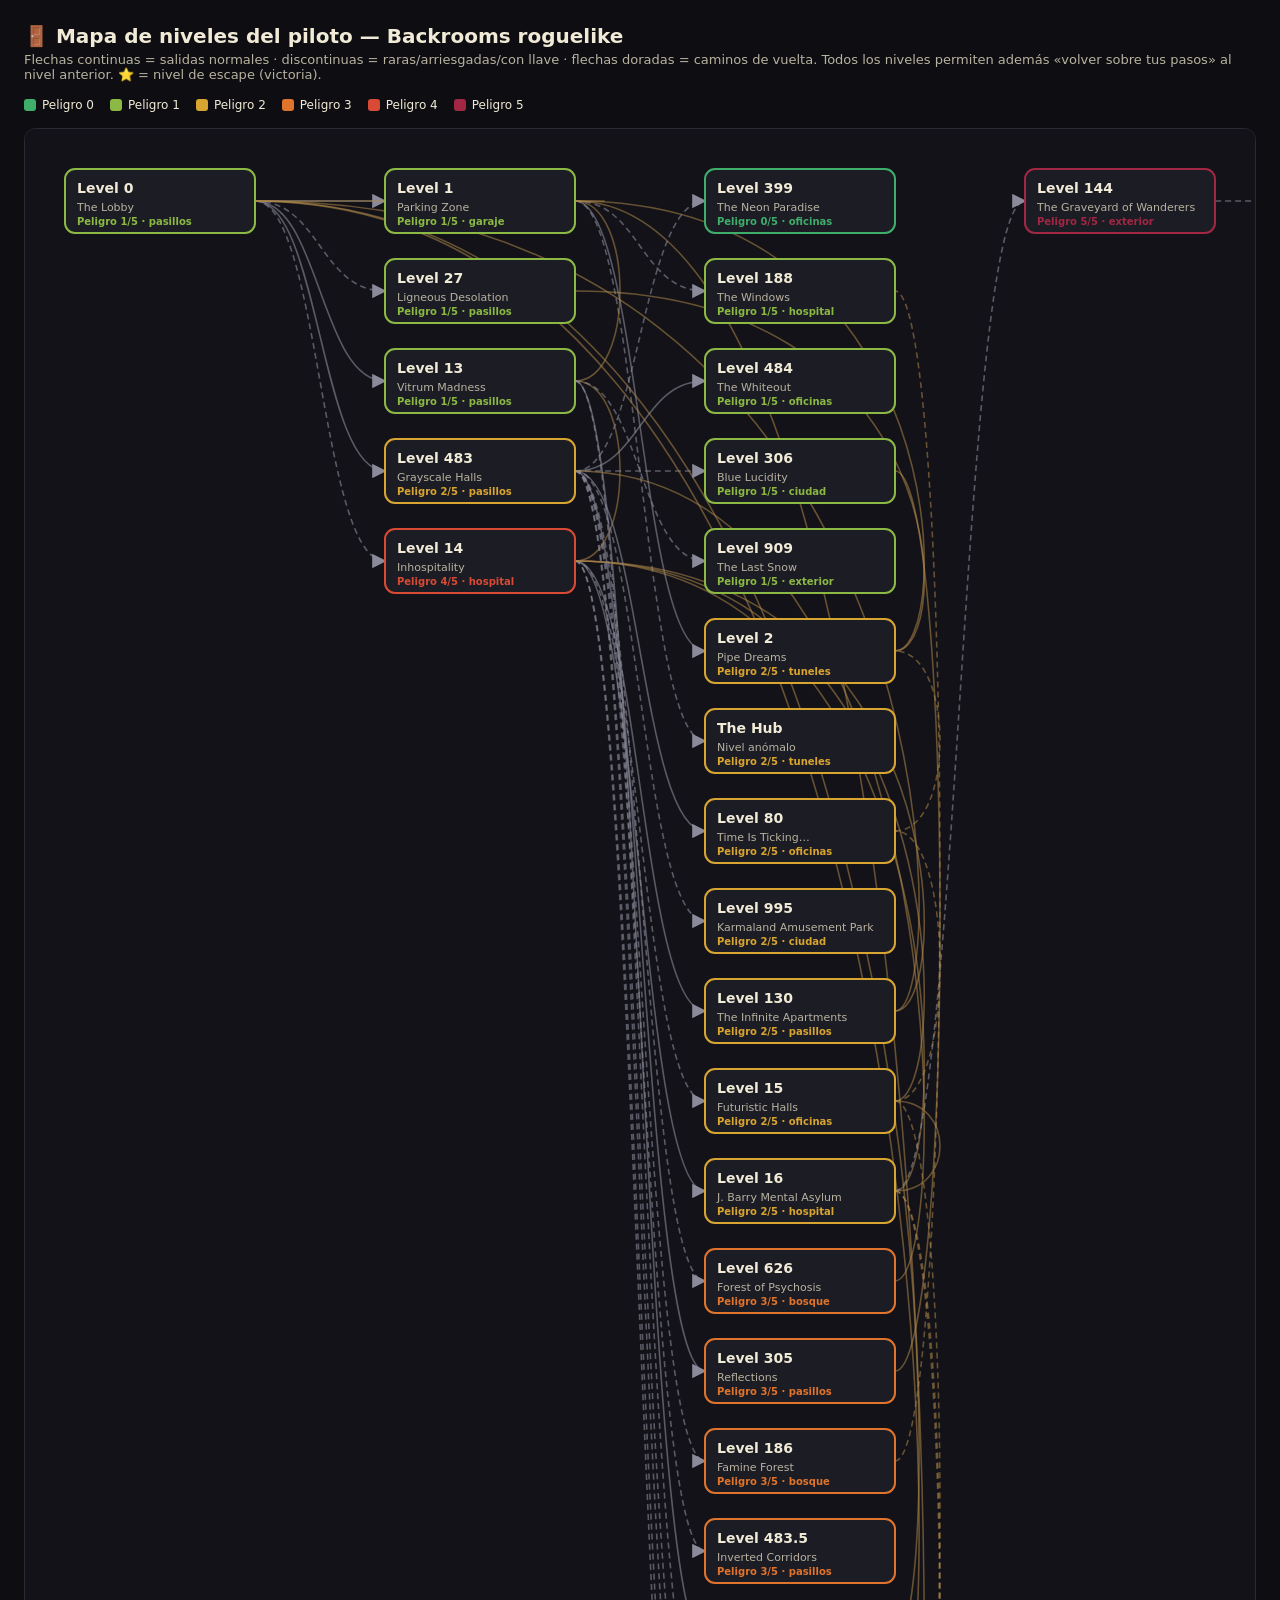
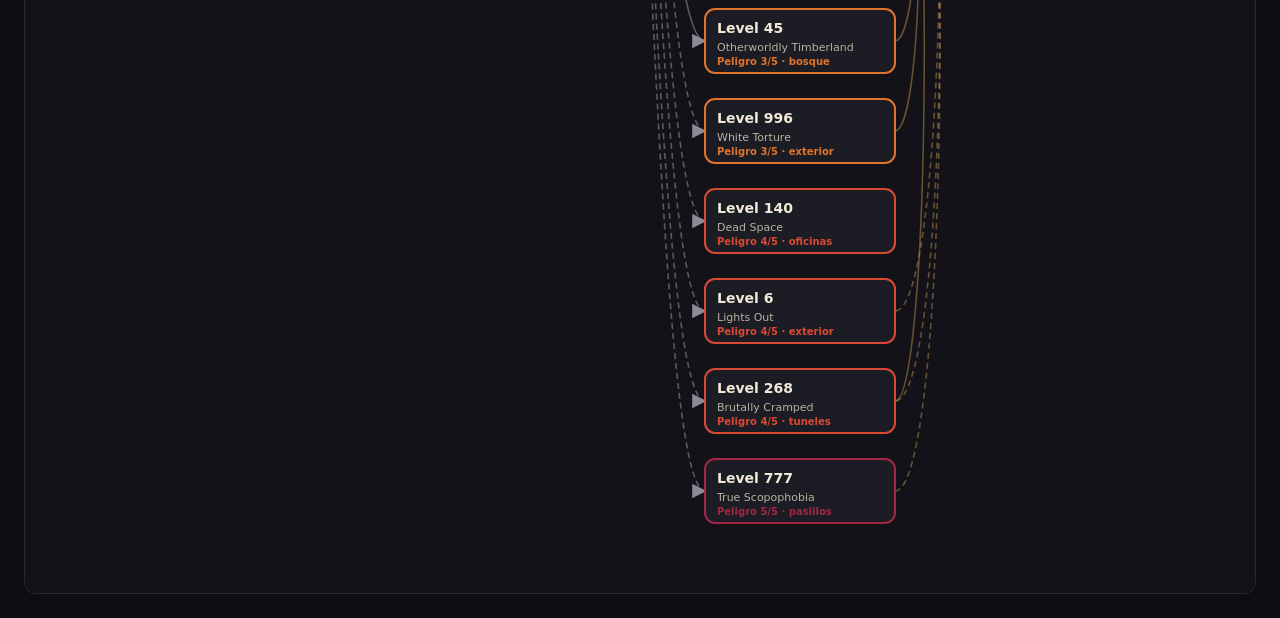
==== data/game/mapa-piloto.html @ 7dcf3e68 "Fase 2: fichas ES del piloto (30 niveles, 16 entidades, 6 objetos) y mapa visual del grafo Co-Author" ====
<!doctype html>
<meta charset="utf-8">
<title>Mapa del piloto — Backrooms</title>
<style>
 body{background:#0e0e12;color:#f0ead6;font-family:Segoe UI,system-ui,sans-serif;margin:0;padding:24px}
 h1{font-size:20px;margin:0 0 4px} p{color:#b8b2a0;margin:0 0 16px;font-size:13px}
 .leg{display:flex;gap:16px;flex-wrap:wrap;font-size:12px;margin-bottom:16px}
 .leg span{display:inline-flex;align-items:center;gap:6px}
 .dot{width:12px;height:12px;border-radius:3px;display:inline-block}
 .wrap{overflow:auto;border:1px solid #2a2a34;border-radius:12px;background:#121218}
</style>
<h1>🚪 Mapa de niveles del piloto — Backrooms roguelike</h1>
<p>Flechas continuas = salidas normales · discontinuas = raras/arriesgadas/con llave · flechas doradas = caminos de vuelta.
Todos los niveles permiten además «volver sobre tus pasos» al nivel anterior. ⭐ = nivel de escape (victoria).</p>
<div class="leg">
 <span><i class="dot" style="background:#3fae6a"></i>Peligro 0</span><span><i class="dot" style="background:#8bb944"></i>Peligro 1</span><span><i class="dot" style="background:#d9a531"></i>Peligro 2</span><span><i class="dot" style="background:#e0742c"></i>Peligro 3</span><span><i class="dot" style="background:#d94a35"></i>Peligro 4</span><span><i class="dot" style="background:#a12744"></i>Peligro 5</span>
</div>
<div class="wrap">
<svg width="1680" height="2060" viewBox="0 0 1680 2060" xmlns="http://www.w3.org/2000/svg">
 <defs>
  <marker id="af" markerWidth="9" markerHeight="9" refX="8" refY="4.5" orient="auto"><path d="M0,0 L9,4.5 L0,9 z" fill="#8a8a9a"/></marker>
  <marker id="ab" markerWidth="9" markerHeight="9" refX="1" refY="4.5" orient="auto"><path d="M9,0 L0,4.5 L9,9 z" fill="#b08a4a"/></marker>
 </defs>
 <path d="M 230 72 C 295 72, 295 72, 360 72" fill="none" stroke="#8a8a9a99" stroke-width="1.6"  marker-end="url(#af)"/><path d="M 230 72 C 295 72, 295 342, 360 342" fill="none" stroke="#8a8a9a99" stroke-width="1.6"  marker-end="url(#af)"/><path d="M 230 72 C 295 72, 295 162, 360 162" fill="none" stroke="#8a8a9a99" stroke-width="1.6" stroke-dasharray="6 4" marker-end="url(#af)"/><path d="M 230 72 C 295 72, 295 432, 360 432" fill="none" stroke="#8a8a9a99" stroke-width="1.6" stroke-dasharray="6 4" marker-end="url(#af)"/><path d="M 230 72 C 295 72, 295 252, 360 252" fill="none" stroke="#8a8a9a99" stroke-width="1.6"  marker-end="url(#af)"/><path d="M 550 72 C 615 72, 615 522, 680 522" fill="none" stroke="#8a8a9a99" stroke-width="1.6"  marker-end="url(#af)"/><path d="M 550 72 C 610 72, 610 72, 230 72" fill="none" stroke="#b08a4a88" stroke-width="1.6"  marker-end="url(#ab)"/><path d="M 550 72 C 615 72, 615 612, 680 612" fill="none" stroke="#8a8a9a99" stroke-width="1.6" stroke-dasharray="6 4" marker-end="url(#af)"/><path d="M 550 72 C 615 72, 615 162, 680 162" fill="none" stroke="#8a8a9a99" stroke-width="1.6" stroke-dasharray="6 4" marker-end="url(#af)"/><path d="M 870 522 C 930 522, 930 72, 550 72" fill="none" stroke="#b08a4a88" stroke-width="1.6"  marker-end="url(#ab)"/><path d="M 870 522 C 930 522, 930 162, 550 162" fill="none" stroke="#b08a4a88" stroke-width="1.6"  marker-end="url(#ab)"/><path d="M 550 252 C 610 252, 610 432, 550 432" fill="none" stroke="#b08a4a88" stroke-width="1.6"  marker-end="url(#ab)"/><path d="M 550 252 C 615 252, 615 1512, 680 1512" fill="none" stroke="#8a8a9a99" stroke-width="1.6"  marker-end="url(#af)"/><path d="M 550 252 C 610 252, 610 72, 550 72" fill="none" stroke="#b08a4a88" stroke-width="1.6"  marker-end="url(#ab)"/><path d="M 550 252 C 615 252, 615 432, 680 432" fill="none" stroke="#8a8a9a99" stroke-width="1.6" stroke-dasharray="6 4" marker-end="url(#af)"/><path d="M 550 252 C 615 252, 615 1602, 680 1602" fill="none" stroke="#8a8a9a99" stroke-width="1.6" stroke-dasharray="6 4" marker-end="url(#af)"/><path d="M 550 432 C 615 432, 615 1962, 680 1962" fill="none" stroke="#8a8a9a99" stroke-width="1.6" stroke-dasharray="6 4" marker-end="url(#af)"/><path d="M 550 432 C 615 432, 615 882, 680 882" fill="none" stroke="#8a8a9a99" stroke-width="1.6"  marker-end="url(#af)"/><path d="M 550 432 C 615 432, 615 972, 680 972" fill="none" stroke="#8a8a9a99" stroke-width="1.6" stroke-dasharray="6 4" marker-end="url(#af)"/><path d="M 550 432 C 615 432, 615 1062, 680 1062" fill="none" stroke="#8a8a9a99" stroke-width="1.6"  marker-end="url(#af)"/><path d="M 550 432 C 615 432, 615 1872, 680 1872" fill="none" stroke="#8a8a9a99" stroke-width="1.6" stroke-dasharray="6 4" marker-end="url(#af)"/><path d="M 870 972 C 930 972, 930 432, 550 432" fill="none" stroke="#b08a4a88" stroke-width="1.6"  marker-end="url(#ab)"/><path d="M 870 972 C 930 972, 930 1062, 870 1062" fill="none" stroke="#b08a4a88" stroke-width="1.6"  marker-end="url(#ab)"/><path d="M 870 972 C 930 972, 930 1782, 870 1782" fill="none" stroke="#b08a4a88" stroke-width="1.6" stroke-dasharray="6 4" marker-end="url(#ab)"/><path d="M 870 972 C 930 972, 930 702, 870 702" fill="none" stroke="#b08a4a88" stroke-width="1.6" stroke-dasharray="6 4" marker-end="url(#ab)"/><path d="M 870 1062 C 930 1062, 930 432, 550 432" fill="none" stroke="#b08a4a88" stroke-width="1.6"  marker-end="url(#ab)"/><path d="M 870 1062 C 935 1062, 935 72, 1000 72" fill="none" stroke="#8a8a9a99" stroke-width="1.6" stroke-dasharray="6 4" marker-end="url(#af)"/><path d="M 870 1062 C 930 1062, 930 1872, 870 1872" fill="none" stroke="#b08a4a88" stroke-width="1.6" stroke-dasharray="6 4" marker-end="url(#ab)"/><path d="M 870 1062 C 930 1062, 930 1962, 870 1962" fill="none" stroke="#b08a4a88" stroke-width="1.6" stroke-dasharray="6 4" marker-end="url(#ab)"/><path d="M 870 1512 C 930 1512, 930 72, 230 72" fill="none" stroke="#b08a4a88" stroke-width="1.6"  marker-end="url(#ab)"/><path d="M 870 702 C 930 702, 930 522, 870 522" fill="none" stroke="#b08a4a88" stroke-width="1.6" stroke-dasharray="6 4" marker-end="url(#ab)"/><path d="M 870 882 C 930 882, 930 432, 550 432" fill="none" stroke="#b08a4a88" stroke-width="1.6"  marker-end="url(#ab)"/><path d="M 870 882 C 930 882, 930 72, 230 72" fill="none" stroke="#b08a4a88" stroke-width="1.6"  marker-end="url(#ab)"/><path d="M 1190 72 C 1255 72, 1255 72, 1320 72" fill="none" stroke="#8a8a9a99" stroke-width="1.6" stroke-dasharray="6 4" marker-end="url(#af)"/><path d="M 870 1332 C 930 1332, 930 162, 870 162" fill="none" stroke="#b08a4a88" stroke-width="1.6" stroke-dasharray="6 4" marker-end="url(#ab)"/><path d="M 870 1872 C 930 1872, 930 72, 550 72" fill="none" stroke="#b08a4a88" stroke-width="1.6"  marker-end="url(#ab)"/><path d="M 870 1242 C 930 1242, 930 342, 870 342" fill="none" stroke="#b08a4a88" stroke-width="1.6"  marker-end="url(#ab)"/><path d="M 550 342 C 615 342, 615 702, 680 702" fill="none" stroke="#8a8a9a99" stroke-width="1.6"  marker-end="url(#af)"/><path d="M 550 342 C 615 342, 615 1152, 680 1152" fill="none" stroke="#8a8a9a99" stroke-width="1.6" stroke-dasharray="6 4" marker-end="url(#af)"/><path d="M 550 342 C 615 342, 615 1692, 680 1692" fill="none" stroke="#8a8a9a99" stroke-width="1.6" stroke-dasharray="6 4" marker-end="url(#af)"/><path d="M 550 342 C 615 342, 615 252, 680 252" fill="none" stroke="#8a8a9a99" stroke-width="1.6"  marker-end="url(#af)"/><path d="M 550 342 C 615 342, 615 1782, 680 1782" fill="none" stroke="#8a8a9a99" stroke-width="1.6" stroke-dasharray="6 4" marker-end="url(#af)"/><path d="M 550 342 C 615 342, 615 1242, 680 1242" fill="none" stroke="#8a8a9a99" stroke-width="1.6"  marker-end="url(#af)"/><path d="M 550 342 C 615 342, 615 342, 680 342" fill="none" stroke="#8a8a9a99" stroke-width="1.6" stroke-dasharray="6 4" marker-end="url(#af)"/><path d="M 550 342 C 615 342, 615 72, 680 72" fill="none" stroke="#8a8a9a99" stroke-width="1.6" stroke-dasharray="6 4" marker-end="url(#af)"/><path d="M 550 342 C 615 342, 615 1332, 680 1332" fill="none" stroke="#8a8a9a99" stroke-width="1.6" stroke-dasharray="6 4" marker-end="url(#af)"/><path d="M 550 342 C 615 342, 615 792, 680 792" fill="none" stroke="#8a8a9a99" stroke-width="1.6" stroke-dasharray="6 4" marker-end="url(#af)"/><path d="M 550 342 C 615 342, 615 1422, 680 1422" fill="none" stroke="#8a8a9a99" stroke-width="1.6" stroke-dasharray="6 4" marker-end="url(#af)"/><path d="M 870 1152 C 930 1152, 930 342, 550 342" fill="none" stroke="#b08a4a88" stroke-width="1.6"  marker-end="url(#ab)"/><path d="M 870 1602 C 930 1602, 930 72, 230 72" fill="none" stroke="#b08a4a88" stroke-width="1.6"  marker-end="url(#ab)"/>
 <g transform="translate(40,40)">
    <rect width="190" height="64" rx="10" fill="#1c1c24" stroke="#8bb944" stroke-width="2"/>
    <text x="12" y="24" fill="#f0ead6" font-size="14" font-weight="700">Level 0</text>
    <text x="12" y="42" fill="#b8b2a0" font-size="11">The Lobby</text>
    <text x="12" y="56" fill="#8bb944" font-size="10" font-weight="600">Peligro 1/5 · pasillos</text>
  </g><g transform="translate(360,40)">
    <rect width="190" height="64" rx="10" fill="#1c1c24" stroke="#8bb944" stroke-width="2"/>
    <text x="12" y="24" fill="#f0ead6" font-size="14" font-weight="700">Level 1</text>
    <text x="12" y="42" fill="#b8b2a0" font-size="11">Parking Zone</text>
    <text x="12" y="56" fill="#8bb944" font-size="10" font-weight="600">Peligro 1/5 · garaje</text>
  </g><g transform="translate(680,490)">
    <rect width="190" height="64" rx="10" fill="#1c1c24" stroke="#d9a531" stroke-width="2"/>
    <text x="12" y="24" fill="#f0ead6" font-size="14" font-weight="700">Level 2</text>
    <text x="12" y="42" fill="#b8b2a0" font-size="11">Pipe Dreams</text>
    <text x="12" y="56" fill="#d9a531" font-size="10" font-weight="600">Peligro 2/5 · tuneles</text>
  </g><g transform="translate(680,1750)">
    <rect width="190" height="64" rx="10" fill="#1c1c24" stroke="#d94a35" stroke-width="2"/>
    <text x="12" y="24" fill="#f0ead6" font-size="14" font-weight="700">Level 6</text>
    <text x="12" y="42" fill="#b8b2a0" font-size="11">Lights Out</text>
    <text x="12" y="56" fill="#d94a35" font-size="10" font-weight="600">Peligro 4/5 · exterior</text>
  </g><g transform="translate(360,220)">
    <rect width="190" height="64" rx="10" fill="#1c1c24" stroke="#8bb944" stroke-width="2"/>
    <text x="12" y="24" fill="#f0ead6" font-size="14" font-weight="700">Level 13</text>
    <text x="12" y="42" fill="#b8b2a0" font-size="11">Vitrum Madness</text>
    <text x="12" y="56" fill="#8bb944" font-size="10" font-weight="600">Peligro 1/5 · pasillos</text>
  </g><g transform="translate(360,400)">
    <rect width="190" height="64" rx="10" fill="#1c1c24" stroke="#d94a35" stroke-width="2"/>
    <text x="12" y="24" fill="#f0ead6" font-size="14" font-weight="700">Level 14</text>
    <text x="12" y="42" fill="#b8b2a0" font-size="11">Inhospitality</text>
    <text x="12" y="56" fill="#d94a35" font-size="10" font-weight="600">Peligro 4/5 · hospital</text>
  </g><g transform="translate(680,940)">
    <rect width="190" height="64" rx="10" fill="#1c1c24" stroke="#d9a531" stroke-width="2"/>
    <text x="12" y="24" fill="#f0ead6" font-size="14" font-weight="700">Level 15</text>
    <text x="12" y="42" fill="#b8b2a0" font-size="11">Futuristic Halls</text>
    <text x="12" y="56" fill="#d9a531" font-size="10" font-weight="600">Peligro 2/5 · oficinas</text>
  </g><g transform="translate(680,1030)">
    <rect width="190" height="64" rx="10" fill="#1c1c24" stroke="#d9a531" stroke-width="2"/>
    <text x="12" y="24" fill="#f0ead6" font-size="14" font-weight="700">Level 16</text>
    <text x="12" y="42" fill="#b8b2a0" font-size="11">J. Barry Mental Asylum</text>
    <text x="12" y="56" fill="#d9a531" font-size="10" font-weight="600">Peligro 2/5 · hospital</text>
  </g><g transform="translate(360,130)">
    <rect width="190" height="64" rx="10" fill="#1c1c24" stroke="#8bb944" stroke-width="2"/>
    <text x="12" y="24" fill="#f0ead6" font-size="14" font-weight="700">Level 27</text>
    <text x="12" y="42" fill="#b8b2a0" font-size="11">Ligneous Desolation</text>
    <text x="12" y="56" fill="#8bb944" font-size="10" font-weight="600">Peligro 1/5 · pasillos</text>
  </g><g transform="translate(680,1480)">
    <rect width="190" height="64" rx="10" fill="#1c1c24" stroke="#e0742c" stroke-width="2"/>
    <text x="12" y="24" fill="#f0ead6" font-size="14" font-weight="700">Level 45</text>
    <text x="12" y="42" fill="#b8b2a0" font-size="11">Otherworldly Timberland</text>
    <text x="12" y="56" fill="#e0742c" font-size="10" font-weight="600">Peligro 3/5 · bosque</text>
  </g><g transform="translate(680,670)">
    <rect width="190" height="64" rx="10" fill="#1c1c24" stroke="#d9a531" stroke-width="2"/>
    <text x="12" y="24" fill="#f0ead6" font-size="14" font-weight="700">Level 80</text>
    <text x="12" y="42" fill="#b8b2a0" font-size="11">Time Is Ticking…</text>
    <text x="12" y="56" fill="#d9a531" font-size="10" font-weight="600">Peligro 2/5 · oficinas</text>
  </g><g transform="translate(680,850)">
    <rect width="190" height="64" rx="10" fill="#1c1c24" stroke="#d9a531" stroke-width="2"/>
    <text x="12" y="24" fill="#f0ead6" font-size="14" font-weight="700">Level 130</text>
    <text x="12" y="42" fill="#b8b2a0" font-size="11">The Infinite Apartments</text>
    <text x="12" y="56" fill="#d9a531" font-size="10" font-weight="600">Peligro 2/5 · pasillos</text>
  </g><g transform="translate(680,1660)">
    <rect width="190" height="64" rx="10" fill="#1c1c24" stroke="#d94a35" stroke-width="2"/>
    <text x="12" y="24" fill="#f0ead6" font-size="14" font-weight="700">Level 140</text>
    <text x="12" y="42" fill="#b8b2a0" font-size="11">Dead Space</text>
    <text x="12" y="56" fill="#d94a35" font-size="10" font-weight="600">Peligro 4/5 · oficinas</text>
  </g><g transform="translate(1000,40)">
    <rect width="190" height="64" rx="10" fill="#1c1c24" stroke="#a12744" stroke-width="2"/>
    <text x="12" y="24" fill="#f0ead6" font-size="14" font-weight="700">Level 144</text>
    <text x="12" y="42" fill="#b8b2a0" font-size="11">The Graveyard of Wanderers</text>
    <text x="12" y="56" fill="#a12744" font-size="10" font-weight="600">Peligro 5/5 · exterior</text>
  </g><g transform="translate(680,1300)">
    <rect width="190" height="64" rx="10" fill="#1c1c24" stroke="#e0742c" stroke-width="2"/>
    <text x="12" y="24" fill="#f0ead6" font-size="14" font-weight="700">Level 186</text>
    <text x="12" y="42" fill="#b8b2a0" font-size="11">Famine Forest</text>
    <text x="12" y="56" fill="#e0742c" font-size="10" font-weight="600">Peligro 3/5 · bosque</text>
  </g><g transform="translate(680,130)">
    <rect width="190" height="64" rx="10" fill="#1c1c24" stroke="#8bb944" stroke-width="2"/>
    <text x="12" y="24" fill="#f0ead6" font-size="14" font-weight="700">Level 188</text>
    <text x="12" y="42" fill="#b8b2a0" font-size="11">The Windows</text>
    <text x="12" y="56" fill="#8bb944" font-size="10" font-weight="600">Peligro 1/5 · hospital</text>
  </g><g transform="translate(680,1840)">
    <rect width="190" height="64" rx="10" fill="#1c1c24" stroke="#d94a35" stroke-width="2"/>
    <text x="12" y="24" fill="#f0ead6" font-size="14" font-weight="700">Level 268</text>
    <text x="12" y="42" fill="#b8b2a0" font-size="11">Brutally Cramped</text>
    <text x="12" y="56" fill="#d94a35" font-size="10" font-weight="600">Peligro 4/5 · tuneles</text>
  </g><g transform="translate(680,1210)">
    <rect width="190" height="64" rx="10" fill="#1c1c24" stroke="#e0742c" stroke-width="2"/>
    <text x="12" y="24" fill="#f0ead6" font-size="14" font-weight="700">Level 305</text>
    <text x="12" y="42" fill="#b8b2a0" font-size="11">Reflections</text>
    <text x="12" y="56" fill="#e0742c" font-size="10" font-weight="600">Peligro 3/5 · pasillos</text>
  </g><g transform="translate(680,310)">
    <rect width="190" height="64" rx="10" fill="#1c1c24" stroke="#8bb944" stroke-width="2"/>
    <text x="12" y="24" fill="#f0ead6" font-size="14" font-weight="700">Level 306</text>
    <text x="12" y="42" fill="#b8b2a0" font-size="11">Blue Lucidity</text>
    <text x="12" y="56" fill="#8bb944" font-size="10" font-weight="600">Peligro 1/5 · ciudad</text>
  </g><g transform="translate(1320,40)">
    <rect width="190" height="64" rx="10" fill="#1d3a2a" stroke="#4ade80" stroke-width="3"/>
    <text x="12" y="24" fill="#f0ead6" font-size="14" font-weight="700">Level 385 ⭐</text>
    <text x="12" y="42" fill="#b8b2a0" font-size="11">Troubled Towers</text>
    <text x="12" y="56" fill="#d9a531" font-size="10" font-weight="600">Peligro 2/5 · torres</text>
  </g><g transform="translate(680,40)">
    <rect width="190" height="64" rx="10" fill="#1c1c24" stroke="#3fae6a" stroke-width="2"/>
    <text x="12" y="24" fill="#f0ead6" font-size="14" font-weight="700">Level 399</text>
    <text x="12" y="42" fill="#b8b2a0" font-size="11">The Neon Paradise</text>
    <text x="12" y="56" fill="#3fae6a" font-size="10" font-weight="600">Peligro 0/5 · oficinas</text>
  </g><g transform="translate(360,310)">
    <rect width="190" height="64" rx="10" fill="#1c1c24" stroke="#d9a531" stroke-width="2"/>
    <text x="12" y="24" fill="#f0ead6" font-size="14" font-weight="700">Level 483</text>
    <text x="12" y="42" fill="#b8b2a0" font-size="11">Grayscale Halls</text>
    <text x="12" y="56" fill="#d9a531" font-size="10" font-weight="600">Peligro 2/5 · pasillos</text>
  </g><g transform="translate(680,1390)">
    <rect width="190" height="64" rx="10" fill="#1c1c24" stroke="#e0742c" stroke-width="2"/>
    <text x="12" y="24" fill="#f0ead6" font-size="14" font-weight="700">Level 483.5</text>
    <text x="12" y="42" fill="#b8b2a0" font-size="11">Inverted Corridors</text>
    <text x="12" y="56" fill="#e0742c" font-size="10" font-weight="600">Peligro 3/5 · pasillos</text>
  </g><g transform="translate(680,220)">
    <rect width="190" height="64" rx="10" fill="#1c1c24" stroke="#8bb944" stroke-width="2"/>
    <text x="12" y="24" fill="#f0ead6" font-size="14" font-weight="700">Level 484</text>
    <text x="12" y="42" fill="#b8b2a0" font-size="11">The Whiteout</text>
    <text x="12" y="56" fill="#8bb944" font-size="10" font-weight="600">Peligro 1/5 · oficinas</text>
  </g><g transform="translate(680,1120)">
    <rect width="190" height="64" rx="10" fill="#1c1c24" stroke="#e0742c" stroke-width="2"/>
    <text x="12" y="24" fill="#f0ead6" font-size="14" font-weight="700">Level 626</text>
    <text x="12" y="42" fill="#b8b2a0" font-size="11">Forest of Psychosis</text>
    <text x="12" y="56" fill="#e0742c" font-size="10" font-weight="600">Peligro 3/5 · bosque</text>
  </g><g transform="translate(680,1930)">
    <rect width="190" height="64" rx="10" fill="#1c1c24" stroke="#a12744" stroke-width="2"/>
    <text x="12" y="24" fill="#f0ead6" font-size="14" font-weight="700">Level 777</text>
    <text x="12" y="42" fill="#b8b2a0" font-size="11">True Scopophobia</text>
    <text x="12" y="56" fill="#a12744" font-size="10" font-weight="600">Peligro 5/5 · pasillos</text>
  </g><g transform="translate(680,400)">
    <rect width="190" height="64" rx="10" fill="#1c1c24" stroke="#8bb944" stroke-width="2"/>
    <text x="12" y="24" fill="#f0ead6" font-size="14" font-weight="700">Level 909</text>
    <text x="12" y="42" fill="#b8b2a0" font-size="11">The Last Snow</text>
    <text x="12" y="56" fill="#8bb944" font-size="10" font-weight="600">Peligro 1/5 · exterior</text>
  </g><g transform="translate(680,760)">
    <rect width="190" height="64" rx="10" fill="#1c1c24" stroke="#d9a531" stroke-width="2"/>
    <text x="12" y="24" fill="#f0ead6" font-size="14" font-weight="700">Level 995</text>
    <text x="12" y="42" fill="#b8b2a0" font-size="11">Karmaland Amusement Park</text>
    <text x="12" y="56" fill="#d9a531" font-size="10" font-weight="600">Peligro 2/5 · ciudad</text>
  </g><g transform="translate(680,1570)">
    <rect width="190" height="64" rx="10" fill="#1c1c24" stroke="#e0742c" stroke-width="2"/>
    <text x="12" y="24" fill="#f0ead6" font-size="14" font-weight="700">Level 996</text>
    <text x="12" y="42" fill="#b8b2a0" font-size="11">White Torture</text>
    <text x="12" y="56" fill="#e0742c" font-size="10" font-weight="600">Peligro 3/5 · exterior</text>
  </g><g transform="translate(680,580)">
    <rect width="190" height="64" rx="10" fill="#1c1c24" stroke="#d9a531" stroke-width="2"/>
    <text x="12" y="24" fill="#f0ead6" font-size="14" font-weight="700">The Hub</text>
    <text x="12" y="42" fill="#b8b2a0" font-size="11">Nivel anómalo</text>
    <text x="12" y="56" fill="#d9a531" font-size="10" font-weight="600">Peligro 2/5 · tuneles</text>
  </g>
</svg>
</div>
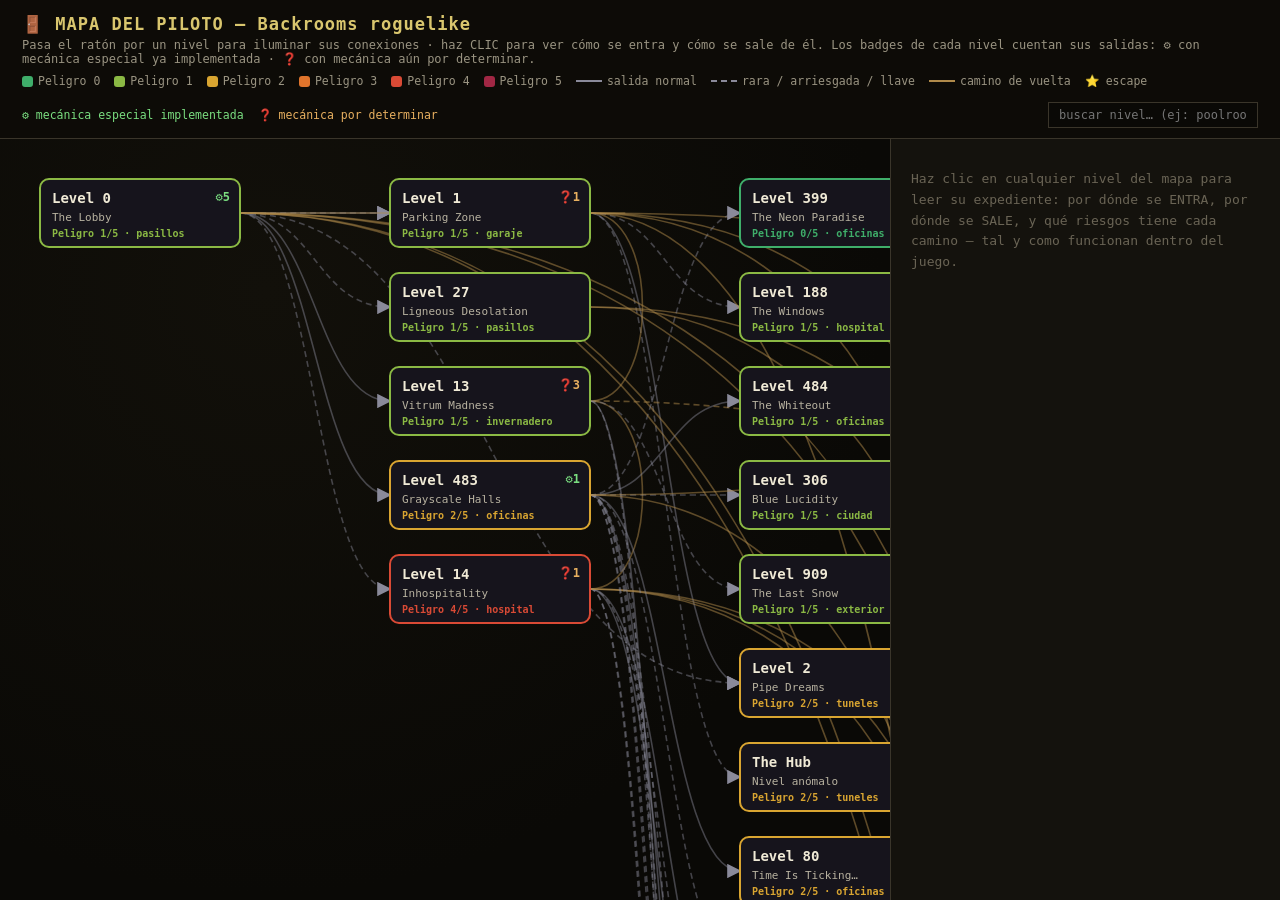
==== commit 273c2e61: "Merge remote-tracking branch 'upstream/main' into player-customization" ====
--- a/data/game/mapa-piloto.html
+++ b/data/game/mapa-piloto.html
@@ -1,177 +1,605 @@
 <!doctype html>
+<html lang="es">
+<head>
 <meta charset="utf-8">
 <title>Mapa del piloto — Backrooms</title>
 <style>
- body{background:#0e0e12;color:#f0ead6;font-family:Segoe UI,system-ui,sans-serif;margin:0;padding:24px}
- h1{font-size:20px;margin:0 0 4px} p{color:#b8b2a0;margin:0 0 16px;font-size:13px}
- .leg{display:flex;gap:16px;flex-wrap:wrap;font-size:12px;margin-bottom:16px}
- .leg span{display:inline-flex;align-items:center;gap:6px}
- .dot{width:12px;height:12px;border-radius:3px;display:inline-block}
- .wrap{overflow:auto;border:1px solid #2a2a34;border-radius:12px;background:#121218}
+ :root{
+  --amarillo:#d9c66e; --amarillo-osc:#8a7a3d; --hueso:#efe8d0; --gris:#9a9482;
+  --panel:#14120d; --borde:#3a352a; --fondo:#0a0906;
+ }
+ *{box-sizing:border-box}
+ body{background:var(--fondo);color:var(--hueso);margin:0;height:100vh;display:flex;flex-direction:column;
+  font-family:'Cascadia Mono','Consolas',monospace}
+ header{padding:14px 22px 10px;border-bottom:1px solid var(--borde);background:#0d0b07}
+ h1{font-size:17px;margin:0 0 4px;color:var(--amarillo);letter-spacing:1px}
+ header p{color:var(--gris);margin:0 0 8px;font-size:12px}
+ .leg{display:flex;gap:14px;flex-wrap:wrap;font-size:11.5px;color:var(--gris);align-items:center}
+ .leg span{display:inline-flex;align-items:center;gap:5px}
+ .dot{width:11px;height:11px;border-radius:3px;display:inline-block}
+ .raya{width:26px;height:0;border-top:2px solid #8a8a9a;display:inline-block}
+ .raya.d{border-top-style:dashed}
+ .raya.v{border-top-color:#b08a4a}
+ #buscar{margin-left:auto;background:#0a0906;border:1px solid var(--borde);color:var(--amarillo);
+  font-family:inherit;font-size:12px;padding:5px 10px;width:210px}
+ main{flex:1;display:flex;min-height:0}
+ .wrap{flex:1;overflow:auto;background:
+  radial-gradient(ellipse at 30% 20%, #12100a 0%, #0a0906 70%)}
+ aside{width:390px;border-left:1px solid var(--borde);background:var(--panel);
+  overflow:auto;padding:18px 20px;flex-shrink:0}
+ aside .vacio{color:#6a6455;font-size:13px;line-height:1.6;margin-top:12px}
+ aside h2{font-size:16px;color:var(--amarillo);margin:0 0 2px}
+ aside .sub{color:var(--gris);font-size:12px;margin:0 0 10px}
+ aside h3{font-size:12px;color:var(--gris);letter-spacing:2px;margin:16px 0 6px;
+  border-bottom:1px solid var(--borde);padding-bottom:4px}
+ .via{background:#0f0e0a;border:1px solid var(--borde);border-left:3px solid #8a8a9a;
+  padding:7px 10px;margin-bottom:6px;font-size:12.5px;line-height:1.45}
+ .via .dest{color:var(--amarillo);cursor:pointer;text-decoration:underline dotted}
+ .via .dest:hover{color:#ffe9a0}
+ .via .nota{color:#c88a5a;font-size:11.5px;display:block;margin-top:2px}
+ .chip{display:inline-block;font-size:10px;padding:1px 7px;border-radius:8px;margin-left:6px;
+  vertical-align:1px;letter-spacing:1px}
+ .c-normal{background:#2a2a34;color:#b8b2c8}
+ .c-rara{background:#1d2a3a;color:#7ab8e8}
+ .c-arriesgada{background:#3a230f;color:#f0a860}
+ .c-llave{background:#3a3212;color:#e8d060}
+ .c-void{background:#26123a;color:#c090f0}
+ .c-escape{background:#123a22;color:#4ade80}
+ .c-sellada{background:#222;color:#777;text-decoration:line-through}
+ .peligro-badge{display:inline-block;width:11px;height:11px;border-radius:3px;margin-right:6px;vertical-align:-1px}
+ aside a{color:#7a90a8;font-size:12px}
+ .retorno{background:#12100a;border:1px dashed var(--amarillo-osc);color:#b8ad8a;
+  padding:7px 10px;font-size:11.5px;line-height:1.45;margin-top:10px}
+ /* ------- SVG ------- */
+ svg{display:block}
+ .arista{fill:none;stroke:#8a8a9a;stroke-opacity:.45;stroke-width:1.6;transition:all .15s}
+ .arista.vuelta{stroke:#b08a4a;stroke-opacity:.5}
+ .t-rara,.t-arriesgada,.t-llave,.t-void{stroke-dasharray:6 4}
+ .t-escape{stroke:#4ade80}
+ .arista.lit{stroke:#ffd970;stroke-opacity:1;stroke-width:2.8;
+  filter:drop-shadow(0 0 5px rgba(255,217,112,.9))}
+ .arista.dim{stroke-opacity:.07}
+ .nodo{cursor:pointer}
+ .nodo rect{fill:#16141c;stroke-width:2;transition:all .15s}
+ .nodo.escape rect{fill:#14261c}
+ .nodo .tt{fill:#f0ead6;font-size:14px;font-weight:700}
+ .nodo .ts{fill:#b8b2a0;font-size:11px}
+ .nodo .tp{font-size:10px;font-weight:600}
+ .nodo .badge-ok{fill:#7ade80;font-size:12px;font-weight:700}
+ .nodo .badge-pend{fill:#e8b060;font-size:12px;font-weight:700}
+ .nodo:hover rect,.nodo.lit rect{filter:drop-shadow(0 0 8px rgba(255,217,112,.7));stroke-width:3}
+ .nodo.sel rect{stroke:#ffd970!important;stroke-width:3.5;
+  filter:drop-shadow(0 0 12px rgba(255,217,112,.9))}
+ .nodo.dim{opacity:.22}
+ .nodo.buscado rect{filter:drop-shadow(0 0 10px rgba(122,222,128,.9));stroke:#4ade80!important}
 </style>
-<h1>🚪 Mapa de niveles del piloto — Backrooms roguelike</h1>
-<p>Flechas continuas = salidas normales · discontinuas = raras/arriesgadas/con llave · flechas doradas = caminos de vuelta.
-Todos los niveles permiten además «volver sobre tus pasos» al nivel anterior. ⭐ = nivel de escape (victoria).</p>
-<div class="leg">
- <span><i class="dot" style="background:#3fae6a"></i>Peligro 0</span><span><i class="dot" style="background:#8bb944"></i>Peligro 1</span><span><i class="dot" style="background:#d9a531"></i>Peligro 2</span><span><i class="dot" style="background:#e0742c"></i>Peligro 3</span><span><i class="dot" style="background:#d94a35"></i>Peligro 4</span><span><i class="dot" style="background:#a12744"></i>Peligro 5</span>
-</div>
-<div class="wrap">
-<svg width="1680" height="2060" viewBox="0 0 1680 2060" xmlns="http://www.w3.org/2000/svg">
- <defs>
-  <marker id="af" markerWidth="9" markerHeight="9" refX="8" refY="4.5" orient="auto"><path d="M0,0 L9,4.5 L0,9 z" fill="#8a8a9a"/></marker>
-  <marker id="ab" markerWidth="9" markerHeight="9" refX="1" refY="4.5" orient="auto"><path d="M9,0 L0,4.5 L9,9 z" fill="#b08a4a"/></marker>
- </defs>
- <path d="M 230 72 C 295 72, 295 72, 360 72" fill="none" stroke="#8a8a9a99" stroke-width="1.6"  marker-end="url(#af)"/><path d="M 230 72 C 295 72, 295 342, 360 342" fill="none" stroke="#8a8a9a99" stroke-width="1.6"  marker-end="url(#af)"/><path d="M 230 72 C 295 72, 295 162, 360 162" fill="none" stroke="#8a8a9a99" stroke-width="1.6" stroke-dasharray="6 4" marker-end="url(#af)"/><path d="M 230 72 C 295 72, 295 432, 360 432" fill="none" stroke="#8a8a9a99" stroke-width="1.6" stroke-dasharray="6 4" marker-end="url(#af)"/><path d="M 230 72 C 295 72, 295 252, 360 252" fill="none" stroke="#8a8a9a99" stroke-width="1.6"  marker-end="url(#af)"/><path d="M 550 72 C 615 72, 615 522, 680 522" fill="none" stroke="#8a8a9a99" stroke-width="1.6"  marker-end="url(#af)"/><path d="M 550 72 C 610 72, 610 72, 230 72" fill="none" stroke="#b08a4a88" stroke-width="1.6"  marker-end="url(#ab)"/><path d="M 550 72 C 615 72, 615 612, 680 612" fill="none" stroke="#8a8a9a99" stroke-width="1.6" stroke-dasharray="6 4" marker-end="url(#af)"/><path d="M 550 72 C 615 72, 615 162, 680 162" fill="none" stroke="#8a8a9a99" stroke-width="1.6" stroke-dasharray="6 4" marker-end="url(#af)"/><path d="M 870 522 C 930 522, 930 72, 550 72" fill="none" stroke="#b08a4a88" stroke-width="1.6"  marker-end="url(#ab)"/><path d="M 870 522 C 930 522, 930 162, 550 162" fill="none" stroke="#b08a4a88" stroke-width="1.6"  marker-end="url(#ab)"/><path d="M 550 252 C 610 252, 610 432, 550 432" fill="none" stroke="#b08a4a88" stroke-width="1.6"  marker-end="url(#ab)"/><path d="M 550 252 C 615 252, 615 1512, 680 1512" fill="none" stroke="#8a8a9a99" stroke-width="1.6"  marker-end="url(#af)"/><path d="M 550 252 C 610 252, 610 72, 550 72" fill="none" stroke="#b08a4a88" stroke-width="1.6"  marker-end="url(#ab)"/><path d="M 550 252 C 615 252, 615 432, 680 432" fill="none" stroke="#8a8a9a99" stroke-width="1.6" stroke-dasharray="6 4" marker-end="url(#af)"/><path d="M 550 252 C 615 252, 615 1602, 680 1602" fill="none" stroke="#8a8a9a99" stroke-width="1.6" stroke-dasharray="6 4" marker-end="url(#af)"/><path d="M 550 432 C 615 432, 615 1962, 680 1962" fill="none" stroke="#8a8a9a99" stroke-width="1.6" stroke-dasharray="6 4" marker-end="url(#af)"/><path d="M 550 432 C 615 432, 615 882, 680 882" fill="none" stroke="#8a8a9a99" stroke-width="1.6"  marker-end="url(#af)"/><path d="M 550 432 C 615 432, 615 972, 680 972" fill="none" stroke="#8a8a9a99" stroke-width="1.6" stroke-dasharray="6 4" marker-end="url(#af)"/><path d="M 550 432 C 615 432, 615 1062, 680 1062" fill="none" stroke="#8a8a9a99" stroke-width="1.6"  marker-end="url(#af)"/><path d="M 550 432 C 615 432, 615 1872, 680 1872" fill="none" stroke="#8a8a9a99" stroke-width="1.6" stroke-dasharray="6 4" marker-end="url(#af)"/><path d="M 870 972 C 930 972, 930 432, 550 432" fill="none" stroke="#b08a4a88" stroke-width="1.6"  marker-end="url(#ab)"/><path d="M 870 972 C 930 972, 930 1062, 870 1062" fill="none" stroke="#b08a4a88" stroke-width="1.6"  marker-end="url(#ab)"/><path d="M 870 972 C 930 972, 930 1782, 870 1782" fill="none" stroke="#b08a4a88" stroke-width="1.6" stroke-dasharray="6 4" marker-end="url(#ab)"/><path d="M 870 972 C 930 972, 930 702, 870 702" fill="none" stroke="#b08a4a88" stroke-width="1.6" stroke-dasharray="6 4" marker-end="url(#ab)"/><path d="M 870 1062 C 930 1062, 930 432, 550 432" fill="none" stroke="#b08a4a88" stroke-width="1.6"  marker-end="url(#ab)"/><path d="M 870 1062 C 935 1062, 935 72, 1000 72" fill="none" stroke="#8a8a9a99" stroke-width="1.6" stroke-dasharray="6 4" marker-end="url(#af)"/><path d="M 870 1062 C 930 1062, 930 1872, 870 1872" fill="none" stroke="#b08a4a88" stroke-width="1.6" stroke-dasharray="6 4" marker-end="url(#ab)"/><path d="M 870 1062 C 930 1062, 930 1962, 870 1962" fill="none" stroke="#b08a4a88" stroke-width="1.6" stroke-dasharray="6 4" marker-end="url(#ab)"/><path d="M 870 1512 C 930 1512, 930 72, 230 72" fill="none" stroke="#b08a4a88" stroke-width="1.6"  marker-end="url(#ab)"/><path d="M 870 702 C 930 702, 930 522, 870 522" fill="none" stroke="#b08a4a88" stroke-width="1.6" stroke-dasharray="6 4" marker-end="url(#ab)"/><path d="M 870 882 C 930 882, 930 432, 550 432" fill="none" stroke="#b08a4a88" stroke-width="1.6"  marker-end="url(#ab)"/><path d="M 870 882 C 930 882, 930 72, 230 72" fill="none" stroke="#b08a4a88" stroke-width="1.6"  marker-end="url(#ab)"/><path d="M 1190 72 C 1255 72, 1255 72, 1320 72" fill="none" stroke="#8a8a9a99" stroke-width="1.6" stroke-dasharray="6 4" marker-end="url(#af)"/><path d="M 870 1332 C 930 1332, 930 162, 870 162" fill="none" stroke="#b08a4a88" stroke-width="1.6" stroke-dasharray="6 4" marker-end="url(#ab)"/><path d="M 870 1872 C 930 1872, 930 72, 550 72" fill="none" stroke="#b08a4a88" stroke-width="1.6"  marker-end="url(#ab)"/><path d="M 870 1242 C 930 1242, 930 342, 870 342" fill="none" stroke="#b08a4a88" stroke-width="1.6"  marker-end="url(#ab)"/><path d="M 550 342 C 615 342, 615 702, 680 702" fill="none" stroke="#8a8a9a99" stroke-width="1.6"  marker-end="url(#af)"/><path d="M 550 342 C 615 342, 615 1152, 680 1152" fill="none" stroke="#8a8a9a99" stroke-width="1.6" stroke-dasharray="6 4" marker-end="url(#af)"/><path d="M 550 342 C 615 342, 615 1692, 680 1692" fill="none" stroke="#8a8a9a99" stroke-width="1.6" stroke-dasharray="6 4" marker-end="url(#af)"/><path d="M 550 342 C 615 342, 615 252, 680 252" fill="none" stroke="#8a8a9a99" stroke-width="1.6"  marker-end="url(#af)"/><path d="M 550 342 C 615 342, 615 1782, 680 1782" fill="none" stroke="#8a8a9a99" stroke-width="1.6" stroke-dasharray="6 4" marker-end="url(#af)"/><path d="M 550 342 C 615 342, 615 1242, 680 1242" fill="none" stroke="#8a8a9a99" stroke-width="1.6"  marker-end="url(#af)"/><path d="M 550 342 C 615 342, 615 342, 680 342" fill="none" stroke="#8a8a9a99" stroke-width="1.6" stroke-dasharray="6 4" marker-end="url(#af)"/><path d="M 550 342 C 615 342, 615 72, 680 72" fill="none" stroke="#8a8a9a99" stroke-width="1.6" stroke-dasharray="6 4" marker-end="url(#af)"/><path d="M 550 342 C 615 342, 615 1332, 680 1332" fill="none" stroke="#8a8a9a99" stroke-width="1.6" stroke-dasharray="6 4" marker-end="url(#af)"/><path d="M 550 342 C 615 342, 615 792, 680 792" fill="none" stroke="#8a8a9a99" stroke-width="1.6" stroke-dasharray="6 4" marker-end="url(#af)"/><path d="M 550 342 C 615 342, 615 1422, 680 1422" fill="none" stroke="#8a8a9a99" stroke-width="1.6" stroke-dasharray="6 4" marker-end="url(#af)"/><path d="M 870 1152 C 930 1152, 930 342, 550 342" fill="none" stroke="#b08a4a88" stroke-width="1.6"  marker-end="url(#ab)"/><path d="M 870 1602 C 930 1602, 930 72, 230 72" fill="none" stroke="#b08a4a88" stroke-width="1.6"  marker-end="url(#ab)"/>
- <g transform="translate(40,40)">
-    <rect width="190" height="64" rx="10" fill="#1c1c24" stroke="#8bb944" stroke-width="2"/>
-    <text x="12" y="24" fill="#f0ead6" font-size="14" font-weight="700">Level 0</text>
-    <text x="12" y="42" fill="#b8b2a0" font-size="11">The Lobby</text>
-    <text x="12" y="56" fill="#8bb944" font-size="10" font-weight="600">Peligro 1/5 · pasillos</text>
-  </g><g transform="translate(360,40)">
-    <rect width="190" height="64" rx="10" fill="#1c1c24" stroke="#8bb944" stroke-width="2"/>
-    <text x="12" y="24" fill="#f0ead6" font-size="14" font-weight="700">Level 1</text>
-    <text x="12" y="42" fill="#b8b2a0" font-size="11">Parking Zone</text>
-    <text x="12" y="56" fill="#8bb944" font-size="10" font-weight="600">Peligro 1/5 · garaje</text>
-  </g><g transform="translate(680,490)">
-    <rect width="190" height="64" rx="10" fill="#1c1c24" stroke="#d9a531" stroke-width="2"/>
-    <text x="12" y="24" fill="#f0ead6" font-size="14" font-weight="700">Level 2</text>
-    <text x="12" y="42" fill="#b8b2a0" font-size="11">Pipe Dreams</text>
-    <text x="12" y="56" fill="#d9a531" font-size="10" font-weight="600">Peligro 2/5 · tuneles</text>
-  </g><g transform="translate(680,1750)">
-    <rect width="190" height="64" rx="10" fill="#1c1c24" stroke="#d94a35" stroke-width="2"/>
-    <text x="12" y="24" fill="#f0ead6" font-size="14" font-weight="700">Level 6</text>
-    <text x="12" y="42" fill="#b8b2a0" font-size="11">Lights Out</text>
-    <text x="12" y="56" fill="#d94a35" font-size="10" font-weight="600">Peligro 4/5 · exterior</text>
-  </g><g transform="translate(360,220)">
-    <rect width="190" height="64" rx="10" fill="#1c1c24" stroke="#8bb944" stroke-width="2"/>
-    <text x="12" y="24" fill="#f0ead6" font-size="14" font-weight="700">Level 13</text>
-    <text x="12" y="42" fill="#b8b2a0" font-size="11">Vitrum Madness</text>
-    <text x="12" y="56" fill="#8bb944" font-size="10" font-weight="600">Peligro 1/5 · pasillos</text>
-  </g><g transform="translate(360,400)">
-    <rect width="190" height="64" rx="10" fill="#1c1c24" stroke="#d94a35" stroke-width="2"/>
-    <text x="12" y="24" fill="#f0ead6" font-size="14" font-weight="700">Level 14</text>
-    <text x="12" y="42" fill="#b8b2a0" font-size="11">Inhospitality</text>
-    <text x="12" y="56" fill="#d94a35" font-size="10" font-weight="600">Peligro 4/5 · hospital</text>
-  </g><g transform="translate(680,940)">
-    <rect width="190" height="64" rx="10" fill="#1c1c24" stroke="#d9a531" stroke-width="2"/>
-    <text x="12" y="24" fill="#f0ead6" font-size="14" font-weight="700">Level 15</text>
-    <text x="12" y="42" fill="#b8b2a0" font-size="11">Futuristic Halls</text>
-    <text x="12" y="56" fill="#d9a531" font-size="10" font-weight="600">Peligro 2/5 · oficinas</text>
-  </g><g transform="translate(680,1030)">
-    <rect width="190" height="64" rx="10" fill="#1c1c24" stroke="#d9a531" stroke-width="2"/>
-    <text x="12" y="24" fill="#f0ead6" font-size="14" font-weight="700">Level 16</text>
-    <text x="12" y="42" fill="#b8b2a0" font-size="11">J. Barry Mental Asylum</text>
-    <text x="12" y="56" fill="#d9a531" font-size="10" font-weight="600">Peligro 2/5 · hospital</text>
-  </g><g transform="translate(360,130)">
-    <rect width="190" height="64" rx="10" fill="#1c1c24" stroke="#8bb944" stroke-width="2"/>
-    <text x="12" y="24" fill="#f0ead6" font-size="14" font-weight="700">Level 27</text>
-    <text x="12" y="42" fill="#b8b2a0" font-size="11">Ligneous Desolation</text>
-    <text x="12" y="56" fill="#8bb944" font-size="10" font-weight="600">Peligro 1/5 · pasillos</text>
-  </g><g transform="translate(680,1480)">
-    <rect width="190" height="64" rx="10" fill="#1c1c24" stroke="#e0742c" stroke-width="2"/>
-    <text x="12" y="24" fill="#f0ead6" font-size="14" font-weight="700">Level 45</text>
-    <text x="12" y="42" fill="#b8b2a0" font-size="11">Otherworldly Timberland</text>
-    <text x="12" y="56" fill="#e0742c" font-size="10" font-weight="600">Peligro 3/5 · bosque</text>
-  </g><g transform="translate(680,670)">
-    <rect width="190" height="64" rx="10" fill="#1c1c24" stroke="#d9a531" stroke-width="2"/>
-    <text x="12" y="24" fill="#f0ead6" font-size="14" font-weight="700">Level 80</text>
-    <text x="12" y="42" fill="#b8b2a0" font-size="11">Time Is Ticking…</text>
-    <text x="12" y="56" fill="#d9a531" font-size="10" font-weight="600">Peligro 2/5 · oficinas</text>
-  </g><g transform="translate(680,850)">
-    <rect width="190" height="64" rx="10" fill="#1c1c24" stroke="#d9a531" stroke-width="2"/>
-    <text x="12" y="24" fill="#f0ead6" font-size="14" font-weight="700">Level 130</text>
-    <text x="12" y="42" fill="#b8b2a0" font-size="11">The Infinite Apartments</text>
-    <text x="12" y="56" fill="#d9a531" font-size="10" font-weight="600">Peligro 2/5 · pasillos</text>
-  </g><g transform="translate(680,1660)">
-    <rect width="190" height="64" rx="10" fill="#1c1c24" stroke="#d94a35" stroke-width="2"/>
-    <text x="12" y="24" fill="#f0ead6" font-size="14" font-weight="700">Level 140</text>
-    <text x="12" y="42" fill="#b8b2a0" font-size="11">Dead Space</text>
-    <text x="12" y="56" fill="#d94a35" font-size="10" font-weight="600">Peligro 4/5 · oficinas</text>
-  </g><g transform="translate(1000,40)">
-    <rect width="190" height="64" rx="10" fill="#1c1c24" stroke="#a12744" stroke-width="2"/>
-    <text x="12" y="24" fill="#f0ead6" font-size="14" font-weight="700">Level 144</text>
-    <text x="12" y="42" fill="#b8b2a0" font-size="11">The Graveyard of Wanderers</text>
-    <text x="12" y="56" fill="#a12744" font-size="10" font-weight="600">Peligro 5/5 · exterior</text>
-  </g><g transform="translate(680,1300)">
-    <rect width="190" height="64" rx="10" fill="#1c1c24" stroke="#e0742c" stroke-width="2"/>
-    <text x="12" y="24" fill="#f0ead6" font-size="14" font-weight="700">Level 186</text>
-    <text x="12" y="42" fill="#b8b2a0" font-size="11">Famine Forest</text>
-    <text x="12" y="56" fill="#e0742c" font-size="10" font-weight="600">Peligro 3/5 · bosque</text>
-  </g><g transform="translate(680,130)">
-    <rect width="190" height="64" rx="10" fill="#1c1c24" stroke="#8bb944" stroke-width="2"/>
-    <text x="12" y="24" fill="#f0ead6" font-size="14" font-weight="700">Level 188</text>
-    <text x="12" y="42" fill="#b8b2a0" font-size="11">The Windows</text>
-    <text x="12" y="56" fill="#8bb944" font-size="10" font-weight="600">Peligro 1/5 · hospital</text>
-  </g><g transform="translate(680,1840)">
-    <rect width="190" height="64" rx="10" fill="#1c1c24" stroke="#d94a35" stroke-width="2"/>
-    <text x="12" y="24" fill="#f0ead6" font-size="14" font-weight="700">Level 268</text>
-    <text x="12" y="42" fill="#b8b2a0" font-size="11">Brutally Cramped</text>
-    <text x="12" y="56" fill="#d94a35" font-size="10" font-weight="600">Peligro 4/5 · tuneles</text>
-  </g><g transform="translate(680,1210)">
-    <rect width="190" height="64" rx="10" fill="#1c1c24" stroke="#e0742c" stroke-width="2"/>
-    <text x="12" y="24" fill="#f0ead6" font-size="14" font-weight="700">Level 305</text>
-    <text x="12" y="42" fill="#b8b2a0" font-size="11">Reflections</text>
-    <text x="12" y="56" fill="#e0742c" font-size="10" font-weight="600">Peligro 3/5 · pasillos</text>
-  </g><g transform="translate(680,310)">
-    <rect width="190" height="64" rx="10" fill="#1c1c24" stroke="#8bb944" stroke-width="2"/>
-    <text x="12" y="24" fill="#f0ead6" font-size="14" font-weight="700">Level 306</text>
-    <text x="12" y="42" fill="#b8b2a0" font-size="11">Blue Lucidity</text>
-    <text x="12" y="56" fill="#8bb944" font-size="10" font-weight="600">Peligro 1/5 · ciudad</text>
-  </g><g transform="translate(1320,40)">
-    <rect width="190" height="64" rx="10" fill="#1d3a2a" stroke="#4ade80" stroke-width="3"/>
-    <text x="12" y="24" fill="#f0ead6" font-size="14" font-weight="700">Level 385 ⭐</text>
-    <text x="12" y="42" fill="#b8b2a0" font-size="11">Troubled Towers</text>
-    <text x="12" y="56" fill="#d9a531" font-size="10" font-weight="600">Peligro 2/5 · torres</text>
-  </g><g transform="translate(680,40)">
-    <rect width="190" height="64" rx="10" fill="#1c1c24" stroke="#3fae6a" stroke-width="2"/>
-    <text x="12" y="24" fill="#f0ead6" font-size="14" font-weight="700">Level 399</text>
-    <text x="12" y="42" fill="#b8b2a0" font-size="11">The Neon Paradise</text>
-    <text x="12" y="56" fill="#3fae6a" font-size="10" font-weight="600">Peligro 0/5 · oficinas</text>
-  </g><g transform="translate(360,310)">
-    <rect width="190" height="64" rx="10" fill="#1c1c24" stroke="#d9a531" stroke-width="2"/>
-    <text x="12" y="24" fill="#f0ead6" font-size="14" font-weight="700">Level 483</text>
-    <text x="12" y="42" fill="#b8b2a0" font-size="11">Grayscale Halls</text>
-    <text x="12" y="56" fill="#d9a531" font-size="10" font-weight="600">Peligro 2/5 · pasillos</text>
-  </g><g transform="translate(680,1390)">
-    <rect width="190" height="64" rx="10" fill="#1c1c24" stroke="#e0742c" stroke-width="2"/>
-    <text x="12" y="24" fill="#f0ead6" font-size="14" font-weight="700">Level 483.5</text>
-    <text x="12" y="42" fill="#b8b2a0" font-size="11">Inverted Corridors</text>
-    <text x="12" y="56" fill="#e0742c" font-size="10" font-weight="600">Peligro 3/5 · pasillos</text>
-  </g><g transform="translate(680,220)">
-    <rect width="190" height="64" rx="10" fill="#1c1c24" stroke="#8bb944" stroke-width="2"/>
-    <text x="12" y="24" fill="#f0ead6" font-size="14" font-weight="700">Level 484</text>
-    <text x="12" y="42" fill="#b8b2a0" font-size="11">The Whiteout</text>
-    <text x="12" y="56" fill="#8bb944" font-size="10" font-weight="600">Peligro 1/5 · oficinas</text>
-  </g><g transform="translate(680,1120)">
-    <rect width="190" height="64" rx="10" fill="#1c1c24" stroke="#e0742c" stroke-width="2"/>
-    <text x="12" y="24" fill="#f0ead6" font-size="14" font-weight="700">Level 626</text>
-    <text x="12" y="42" fill="#b8b2a0" font-size="11">Forest of Psychosis</text>
-    <text x="12" y="56" fill="#e0742c" font-size="10" font-weight="600">Peligro 3/5 · bosque</text>
-  </g><g transform="translate(680,1930)">
-    <rect width="190" height="64" rx="10" fill="#1c1c24" stroke="#a12744" stroke-width="2"/>
-    <text x="12" y="24" fill="#f0ead6" font-size="14" font-weight="700">Level 777</text>
-    <text x="12" y="42" fill="#b8b2a0" font-size="11">True Scopophobia</text>
-    <text x="12" y="56" fill="#a12744" font-size="10" font-weight="600">Peligro 5/5 · pasillos</text>
-  </g><g transform="translate(680,400)">
-    <rect width="190" height="64" rx="10" fill="#1c1c24" stroke="#8bb944" stroke-width="2"/>
-    <text x="12" y="24" fill="#f0ead6" font-size="14" font-weight="700">Level 909</text>
-    <text x="12" y="42" fill="#b8b2a0" font-size="11">The Last Snow</text>
-    <text x="12" y="56" fill="#8bb944" font-size="10" font-weight="600">Peligro 1/5 · exterior</text>
-  </g><g transform="translate(680,760)">
-    <rect width="190" height="64" rx="10" fill="#1c1c24" stroke="#d9a531" stroke-width="2"/>
-    <text x="12" y="24" fill="#f0ead6" font-size="14" font-weight="700">Level 995</text>
-    <text x="12" y="42" fill="#b8b2a0" font-size="11">Karmaland Amusement Park</text>
-    <text x="12" y="56" fill="#d9a531" font-size="10" font-weight="600">Peligro 2/5 · ciudad</text>
-  </g><g transform="translate(680,1570)">
-    <rect width="190" height="64" rx="10" fill="#1c1c24" stroke="#e0742c" stroke-width="2"/>
-    <text x="12" y="24" fill="#f0ead6" font-size="14" font-weight="700">Level 996</text>
-    <text x="12" y="42" fill="#b8b2a0" font-size="11">White Torture</text>
-    <text x="12" y="56" fill="#e0742c" font-size="10" font-weight="600">Peligro 3/5 · exterior</text>
-  </g><g transform="translate(680,580)">
-    <rect width="190" height="64" rx="10" fill="#1c1c24" stroke="#d9a531" stroke-width="2"/>
-    <text x="12" y="24" fill="#f0ead6" font-size="14" font-weight="700">The Hub</text>
-    <text x="12" y="42" fill="#b8b2a0" font-size="11">Nivel anómalo</text>
-    <text x="12" y="56" fill="#d9a531" font-size="10" font-weight="600">Peligro 2/5 · tuneles</text>
-  </g>
-</svg>
-</div>+</head>
+<body>
+<header>
+ <h1>🚪 MAPA DEL PILOTO — Backrooms roguelike</h1>
+ <p>Pasa el ratón por un nivel para iluminar sus conexiones · haz CLIC para ver cómo se entra y cómo se sale de él.
+ Los badges de cada nivel cuentan sus salidas: ⚙ con mecánica especial ya implementada · ❓ con mecánica aún por determinar.</p>
+ <div class="leg">
+  <span><i class="dot" style="background:#3fae6a"></i>Peligro 0</span><span><i class="dot" style="background:#8bb944"></i>Peligro 1</span><span><i class="dot" style="background:#d9a531"></i>Peligro 2</span><span><i class="dot" style="background:#e0742c"></i>Peligro 3</span><span><i class="dot" style="background:#d94a35"></i>Peligro 4</span><span><i class="dot" style="background:#a12744"></i>Peligro 5</span>
+  <span><i class="raya"></i>salida normal</span>
+  <span><i class="raya d"></i>rara / arriesgada / llave</span>
+  <span><i class="raya v"></i>camino de vuelta</span>
+  <span>⭐ escape</span>
+  <span style="color:#7ade80">⚙ mecánica especial implementada</span>
+  <span style="color:#e8b060">❓ mecánica por determinar</span>
+  <input id="buscar" type="text" placeholder="buscar nivel… (ej: poolrooms)" spellcheck="false">
+ </div>
+</header>
+<main>
+ <div class="wrap">
+  <svg width="1830" height="2148" viewBox="0 0 1830 2148" xmlns="http://www.w3.org/2000/svg">
+   <defs>
+    <marker id="af" markerWidth="9" markerHeight="9" refX="8" refY="4.5" orient="auto"><path d="M0,0 L9,4.5 L0,9 z" fill="#8a8a9a"/></marker>
+    <marker id="ab" markerWidth="9" markerHeight="9" refX="1" refY="4.5" orient="auto"><path d="M9,0 L0,4.5 L9,9 z" fill="#b08a4a"/></marker>
+   </defs>
+   <path class="arista t-normal" data-from="level-0" data-to="level-1" d="M 240 74 C 315 74, 315 74, 390 74" marker-end="url(#af)"/>
+<path class="arista t-normal" data-from="level-0" data-to="level-483" d="M 240 74 C 315 74, 315 356, 390 356" marker-end="url(#af)"/>
+<path class="arista t-arriesgada" data-from="level-0" data-to="level-27" d="M 240 74 C 315 74, 315 168, 390 168" marker-end="url(#af)"/>
+<path class="arista t-rara" data-from="level-0" data-to="level-14" d="M 240 74 C 315 74, 315 450, 390 450" marker-end="url(#af)"/>
+<path class="arista t-rara" data-from="level-0" data-to="level-1" d="M 240 74 C 315 74, 315 74, 390 74" marker-end="url(#af)"/>
+<path class="arista t-rara" data-from="level-0" data-to="level-2" d="M 240 74 C 490 74, 490 544, 740 544" marker-end="url(#af)"/>
+<path class="arista t-normal" data-from="level-0" data-to="level-13" d="M 240 74 C 315 74, 315 262, 390 262" marker-end="url(#af)"/>
+<path class="arista t-normal" data-from="level-1" data-to="level-2" d="M 590 74 C 665 74, 665 544, 740 544" marker-end="url(#af)"/>
+<path class="arista t-normal vuelta" data-from="level-1" data-to="level-0" d="M 590 74 C 660 74, 660 74, 240 74" marker-end="url(#ab)"/>
+<path class="arista t-rara" data-from="level-1" data-to="the-hub" d="M 590 74 C 665 74, 665 638, 740 638" marker-end="url(#af)"/>
+<path class="arista t-rara" data-from="level-1" data-to="level-188" d="M 590 74 C 665 74, 665 168, 740 168" marker-end="url(#af)"/>
+<path class="arista t-normal vuelta" data-from="level-2" data-to="level-1" d="M 940 544 C 1010 544, 1010 74, 590 74" marker-end="url(#ab)"/>
+<path class="arista t-normal vuelta" data-from="level-2" data-to="level-27" d="M 940 544 C 1010 544, 1010 168, 590 168" marker-end="url(#ab)"/>
+<path class="arista t-normal" data-from="level-6" data-to="level-6-1" d="M 940 1860 C 1015 1860, 1015 544, 1090 544" marker-end="url(#af)"/>
+<path class="arista t-arriesgada" data-from="level-6" data-to="level-8" d="M 940 1860 C 1015 1860, 1015 638, 1090 638" marker-end="url(#af)"/>
+<path class="arista t-normal" data-from="level-6" data-to="level-7" d="M 940 1860 C 1015 1860, 1015 826, 1090 826" marker-end="url(#af)"/>
+<path class="arista t-normal vuelta" data-from="level-13" data-to="level-14" d="M 590 262 C 660 262, 660 450, 590 450" marker-end="url(#ab)"/>
+<path class="arista t-normal" data-from="level-13" data-to="level-45" d="M 590 262 C 665 262, 665 1578, 740 1578" marker-end="url(#af)"/>
+<path class="arista t-normal vuelta" data-from="level-13" data-to="level-1" d="M 590 262 C 660 262, 660 74, 590 74" marker-end="url(#ab)"/>
+<path class="arista t-rara" data-from="level-13" data-to="level-909" d="M 590 262 C 665 262, 665 450, 740 450" marker-end="url(#af)"/>
+<path class="arista t-rara" data-from="level-13" data-to="level-996" d="M 590 262 C 665 262, 665 1672, 740 1672" marker-end="url(#af)"/>
+<path class="arista t-rara" data-from="level-14" data-to="level-777" d="M 590 450 C 665 450, 665 2048, 740 2048" marker-end="url(#af)"/>
+<path class="arista t-normal" data-from="level-14" data-to="level-130" d="M 590 450 C 665 450, 665 920, 740 920" marker-end="url(#af)"/>
+<path class="arista t-rara" data-from="level-14" data-to="level-15" d="M 590 450 C 665 450, 665 1014, 740 1014" marker-end="url(#af)"/>
+<path class="arista t-normal" data-from="level-14" data-to="level-16" d="M 590 450 C 665 450, 665 1108, 740 1108" marker-end="url(#af)"/>
+<path class="arista t-arriesgada" data-from="level-14" data-to="level-268" d="M 590 450 C 665 450, 665 1954, 740 1954" marker-end="url(#af)"/>
+<path class="arista t-normal vuelta" data-from="level-15" data-to="level-14" d="M 940 1014 C 1010 1014, 1010 450, 590 450" marker-end="url(#ab)"/>
+<path class="arista t-normal vuelta" data-from="level-15" data-to="level-16" d="M 940 1014 C 1010 1014, 1010 1108, 940 1108" marker-end="url(#ab)"/>
+<path class="arista t-arriesgada vuelta" data-from="level-15" data-to="level-6" d="M 940 1014 C 1010 1014, 1010 1860, 940 1860" marker-end="url(#ab)"/>
+<path class="arista t-rara vuelta" data-from="level-15" data-to="level-80" d="M 940 1014 C 1010 1014, 1010 732, 940 732" marker-end="url(#ab)"/>
+<path class="arista t-normal vuelta" data-from="level-16" data-to="level-14" d="M 940 1108 C 1010 1108, 1010 450, 590 450" marker-end="url(#ab)"/>
+<path class="arista t-arriesgada" data-from="level-16" data-to="level-144" d="M 940 1108 C 1015 1108, 1015 1014, 1090 1014" marker-end="url(#af)"/>
+<path class="arista t-rara vuelta" data-from="level-16" data-to="level-268" d="M 940 1108 C 1010 1108, 1010 1954, 940 1954" marker-end="url(#ab)"/>
+<path class="arista t-rara vuelta" data-from="level-16" data-to="level-777" d="M 940 1108 C 1010 1108, 1010 2048, 940 2048" marker-end="url(#ab)"/>
+<path class="arista t-normal vuelta" data-from="level-45" data-to="level-0" d="M 940 1578 C 1010 1578, 1010 74, 240 74" marker-end="url(#ab)"/>
+<path class="arista t-arriesgada vuelta" data-from="level-80" data-to="level-2" d="M 940 732 C 1010 732, 1010 544, 940 544" marker-end="url(#ab)"/>
+<path class="arista t-normal vuelta" data-from="level-130" data-to="level-14" d="M 940 920 C 1010 920, 1010 450, 590 450" marker-end="url(#ab)"/>
+<path class="arista t-normal vuelta" data-from="level-130" data-to="level-0" d="M 940 920 C 1010 920, 1010 74, 240 74" marker-end="url(#ab)"/>
+<path class="arista t-normal" data-from="level-140" data-to="level-24" d="M 940 1766 C 1015 1766, 1015 920, 1090 920" marker-end="url(#af)"/>
+<path class="arista t-arriesgada" data-from="level-140" data-to="level-203" d="M 940 1766 C 1015 1766, 1015 732, 1090 732" marker-end="url(#af)"/>
+<path class="arista t-rara" data-from="level-144" data-to="level-385" d="M 1290 1014 C 1365 1014, 1365 74, 1440 74" marker-end="url(#af)"/>
+<path class="arista t-rara vuelta" data-from="level-186" data-to="level-188" d="M 940 1390 C 1010 1390, 1010 168, 940 168" marker-end="url(#ab)"/>
+<path class="arista t-normal vuelta" data-from="level-188" data-to="level-1" d="M 940 168 C 1010 168, 1010 74, 590 74" marker-end="url(#ab)"/>
+<path class="arista t-normal vuelta" data-from="level-268" data-to="level-1" d="M 940 1954 C 1010 1954, 1010 74, 590 74" marker-end="url(#ab)"/>
+<path class="arista t-normal vuelta" data-from="level-305" data-to="level-306" d="M 940 1296 C 1010 1296, 1010 356, 940 356" marker-end="url(#ab)"/>
+<path class="arista t-normal" data-from="level-306" data-to="level-307" d="M 940 356 C 1015 356, 1015 262, 1090 262" marker-end="url(#af)"/>
+<path class="arista t-rara vuelta" data-from="level-306" data-to="level-777" d="M 940 356 C 1010 356, 1010 2048, 940 2048" marker-end="url(#ab)"/>
+<path class="arista t-normal" data-from="level-306" data-to="level-11" d="M 940 356 C 1015 356, 1015 74, 1090 74" marker-end="url(#af)"/>
+<path class="arista t-rara" data-from="level-399" data-to="level-833" d="M 940 74 C 1015 74, 1015 356, 1090 356" marker-end="url(#af)"/>
+<path class="arista t-normal" data-from="level-399" data-to="level-37" d="M 940 74 C 1015 74, 1015 168, 1090 168" marker-end="url(#af)"/>
+<path class="arista t-arriesgada vuelta" data-from="level-399" data-to="level-995" d="M 940 74 C 1010 74, 1010 826, 940 826" marker-end="url(#ab)"/>
+<path class="arista t-normal" data-from="level-399" data-to="level-499" d="M 940 74 C 1015 74, 1015 450, 1090 450" marker-end="url(#af)"/>
+<path class="arista t-normal" data-from="level-483" data-to="level-80" d="M 590 356 C 665 356, 665 732, 740 732" marker-end="url(#af)"/>
+<path class="arista t-rara" data-from="level-483" data-to="level-626" d="M 590 356 C 665 356, 665 1202, 740 1202" marker-end="url(#af)"/>
+<path class="arista t-rara" data-from="level-483" data-to="level-140" d="M 590 356 C 665 356, 665 1766, 740 1766" marker-end="url(#af)"/>
+<path class="arista t-normal" data-from="level-483" data-to="level-484" d="M 590 356 C 665 356, 665 262, 740 262" marker-end="url(#af)"/>
+<path class="arista t-arriesgada" data-from="level-483" data-to="level-6" d="M 590 356 C 665 356, 665 1860, 740 1860" marker-end="url(#af)"/>
+<path class="arista t-normal" data-from="level-483" data-to="level-305" d="M 590 356 C 665 356, 665 1296, 740 1296" marker-end="url(#af)"/>
+<path class="arista t-rara" data-from="level-483" data-to="level-306" d="M 590 356 C 665 356, 665 356, 740 356" marker-end="url(#af)"/>
+<path class="arista t-rara" data-from="level-483" data-to="level-399" d="M 590 356 C 665 356, 665 74, 740 74" marker-end="url(#af)"/>
+<path class="arista t-rara" data-from="level-483" data-to="level-186" d="M 590 356 C 665 356, 665 1390, 740 1390" marker-end="url(#af)"/>
+<path class="arista t-rara" data-from="level-483" data-to="level-995" d="M 590 356 C 665 356, 665 826, 740 826" marker-end="url(#af)"/>
+<path class="arista t-rara" data-from="level-483" data-to="level-483-5" d="M 590 356 C 665 356, 665 1484, 740 1484" marker-end="url(#af)"/>
+<path class="arista t-normal vuelta" data-from="level-484" data-to="level-483" d="M 940 262 C 1010 262, 1010 356, 590 356" marker-end="url(#ab)"/>
+<path class="arista t-normal vuelta" data-from="level-626" data-to="level-483" d="M 940 1202 C 1010 1202, 1010 356, 590 356" marker-end="url(#ab)"/>
+<path class="arista t-arriesgada" data-from="level-909" data-to="level-910" d="M 940 450 C 1015 450, 1015 1108, 1090 1108" marker-end="url(#af)"/>
+<path class="arista t-normal vuelta" data-from="level-995" data-to="level-0" d="M 940 826 C 1010 826, 1010 74, 240 74" marker-end="url(#ab)"/>
+<path class="arista t-normal vuelta" data-from="level-995" data-to="level-1" d="M 940 826 C 1010 826, 1010 74, 590 74" marker-end="url(#ab)"/>
+<path class="arista t-normal vuelta" data-from="level-995" data-to="level-2" d="M 940 826 C 1010 826, 1010 544, 940 544" marker-end="url(#ab)"/>
+<path class="arista t-normal vuelta" data-from="level-995" data-to="level-27" d="M 940 826 C 1010 826, 1010 168, 590 168" marker-end="url(#ab)"/>
+<path class="arista t-arriesgada vuelta" data-from="level-995" data-to="level-6" d="M 940 826 C 1010 826, 1010 1860, 940 1860" marker-end="url(#ab)"/>
+<path class="arista t-arriesgada vuelta" data-from="level-995" data-to="level-777" d="M 940 826 C 1010 826, 1010 2048, 940 2048" marker-end="url(#ab)"/>
+<path class="arista t-arriesgada vuelta" data-from="level-995" data-to="level-626" d="M 940 826 C 1010 826, 1010 1202, 940 1202" marker-end="url(#ab)"/>
+<path class="arista t-arriesgada vuelta" data-from="level-995" data-to="level-996" d="M 940 826 C 1010 826, 1010 1672, 940 1672" marker-end="url(#ab)"/>
+<path class="arista t-rara vuelta" data-from="level-995" data-to="level-399" d="M 940 826 C 1010 826, 1010 74, 940 74" marker-end="url(#ab)"/>
+<path class="arista t-normal vuelta" data-from="level-996" data-to="level-0" d="M 940 1672 C 1010 1672, 1010 74, 240 74" marker-end="url(#ab)"/>
+<path class="arista t-normal vuelta" data-from="level-6-1" data-to="level-6" d="M 1290 544 C 1360 544, 1360 1860, 940 1860" marker-end="url(#ab)"/>
+<path class="arista t-arriesgada vuelta" data-from="level-7" data-to="level-8" d="M 1290 826 C 1360 826, 1360 638, 1290 638" marker-end="url(#ab)"/>
+<path class="arista t-rara vuelta" data-from="level-7" data-to="level-13" d="M 1290 826 C 1360 826, 1360 262, 590 262" marker-end="url(#ab)"/>
+<path class="arista t-rara vuelta" data-from="level-7" data-to="level-37" d="M 1290 826 C 1360 826, 1360 168, 1290 168" marker-end="url(#ab)"/>
+<path class="arista t-rara vuelta" data-from="level-11" data-to="level-399" d="M 1290 74 C 1360 74, 1360 74, 940 74" marker-end="url(#ab)"/>
+<path class="arista t-rara vuelta" data-from="level-24" data-to="level-15" d="M 1290 920 C 1360 920, 1360 1014, 940 1014" marker-end="url(#ab)"/>
+<path class="arista t-arriesgada vuelta" data-from="level-37" data-to="level-7" d="M 1290 168 C 1360 168, 1360 826, 1290 826" marker-end="url(#ab)"/>
+<path class="arista t-rara vuelta" data-from="level-203" data-to="level-140" d="M 1290 732 C 1360 732, 1360 1766, 940 1766" marker-end="url(#ab)"/>
+<path class="arista t-normal vuelta" data-from="level-307" data-to="level-306" d="M 1290 262 C 1360 262, 1360 356, 940 356" marker-end="url(#ab)"/>
+<path class="arista t-normal vuelta" data-from="level-499" data-to="level-399" d="M 1290 450 C 1360 450, 1360 74, 940 74" marker-end="url(#ab)"/>
+<path class="arista t-rara vuelta" data-from="level-833" data-to="level-399" d="M 1290 356 C 1360 356, 1360 74, 940 74" marker-end="url(#ab)"/>
+
+   <g class="nodo" data-id="level-0" transform="translate(40,40)">
+    <rect width="200" height="68" rx="9" stroke="#8bb944"/>
+    <text class="tt" x="12" y="24">Level 0</text>
+    <text class="ts" x="12" y="42">The Lobby</text>
+    <text class="tp" x="12" y="58" fill="#8bb944">Peligro 1/5 · pasillos</text>
+    <text class="badge-ok" x="190" y="22" text-anchor="end">⚙5</text>
+  </g>
+<g class="nodo" data-id="level-1" transform="translate(390,40)">
+    <rect width="200" height="68" rx="9" stroke="#8bb944"/>
+    <text class="tt" x="12" y="24">Level 1</text>
+    <text class="ts" x="12" y="42">Parking Zone</text>
+    <text class="tp" x="12" y="58" fill="#8bb944">Peligro 1/5 · garaje</text>
+    <text class="badge-pend" x="190" y="22" text-anchor="end">❓1</text>
+  </g>
+<g class="nodo" data-id="level-2" transform="translate(740,510)">
+    <rect width="200" height="68" rx="9" stroke="#d9a531"/>
+    <text class="tt" x="12" y="24">Level 2</text>
+    <text class="ts" x="12" y="42">Pipe Dreams</text>
+    <text class="tp" x="12" y="58" fill="#d9a531">Peligro 2/5 · tuneles</text>
+    
+  </g>
+<g class="nodo" data-id="level-6" transform="translate(740,1826)">
+    <rect width="200" height="68" rx="9" stroke="#d94a35"/>
+    <text class="tt" x="12" y="24">Level 6</text>
+    <text class="ts" x="12" y="42">Lights Out</text>
+    <text class="tp" x="12" y="58" fill="#d94a35">Peligro 4/5 · exterior</text>
+    <text class="badge-ok" x="190" y="22" text-anchor="end">⚙1</text><text class="badge-pend" x="190" y="40" text-anchor="end">❓1</text>
+  </g>
+<g class="nodo" data-id="level-13" transform="translate(390,228)">
+    <rect width="200" height="68" rx="9" stroke="#8bb944"/>
+    <text class="tt" x="12" y="24">Level 13</text>
+    <text class="ts" x="12" y="42">Vitrum Madness</text>
+    <text class="tp" x="12" y="58" fill="#8bb944">Peligro 1/5 · invernadero</text>
+    <text class="badge-pend" x="190" y="22" text-anchor="end">❓3</text>
+  </g>
+<g class="nodo" data-id="level-14" transform="translate(390,416)">
+    <rect width="200" height="68" rx="9" stroke="#d94a35"/>
+    <text class="tt" x="12" y="24">Level 14</text>
+    <text class="ts" x="12" y="42">Inhospitality</text>
+    <text class="tp" x="12" y="58" fill="#d94a35">Peligro 4/5 · hospital</text>
+    <text class="badge-pend" x="190" y="22" text-anchor="end">❓1</text>
+  </g>
+<g class="nodo" data-id="level-15" transform="translate(740,980)">
+    <rect width="200" height="68" rx="9" stroke="#d9a531"/>
+    <text class="tt" x="12" y="24">Level 15</text>
+    <text class="ts" x="12" y="42">Futuristic Halls</text>
+    <text class="tp" x="12" y="58" fill="#d9a531">Peligro 2/5 · oficinas</text>
+    <text class="badge-ok" x="190" y="22" text-anchor="end">⚙1</text><text class="badge-pend" x="190" y="40" text-anchor="end">❓1</text>
+  </g>
+<g class="nodo" data-id="level-16" transform="translate(740,1074)">
+    <rect width="200" height="68" rx="9" stroke="#d9a531"/>
+    <text class="tt" x="12" y="24">Level 16</text>
+    <text class="ts" x="12" y="42">J. Barry Mental Asylum</text>
+    <text class="tp" x="12" y="58" fill="#d9a531">Peligro 2/5 · hospital</text>
+    <text class="badge-ok" x="190" y="22" text-anchor="end">⚙1</text><text class="badge-pend" x="190" y="40" text-anchor="end">❓2</text>
+  </g>
+<g class="nodo" data-id="level-27" transform="translate(390,134)">
+    <rect width="200" height="68" rx="9" stroke="#8bb944"/>
+    <text class="tt" x="12" y="24">Level 27</text>
+    <text class="ts" x="12" y="42">Ligneous Desolation</text>
+    <text class="tp" x="12" y="58" fill="#8bb944">Peligro 1/5 · pasillos</text>
+    
+  </g>
+<g class="nodo" data-id="level-45" transform="translate(740,1544)">
+    <rect width="200" height="68" rx="9" stroke="#e0742c"/>
+    <text class="tt" x="12" y="24">Level 45</text>
+    <text class="ts" x="12" y="42">Otherworldly Timberland</text>
+    <text class="tp" x="12" y="58" fill="#e0742c">Peligro 3/5 · bosque</text>
+    
+  </g>
+<g class="nodo" data-id="level-80" transform="translate(740,698)">
+    <rect width="200" height="68" rx="9" stroke="#d9a531"/>
+    <text class="tt" x="12" y="24">Level 80</text>
+    <text class="ts" x="12" y="42">Time Is Ticking…</text>
+    <text class="tp" x="12" y="58" fill="#d9a531">Peligro 2/5 · oficinas</text>
+    <text class="badge-ok" x="190" y="22" text-anchor="end">⚙1</text>
+  </g>
+<g class="nodo" data-id="level-130" transform="translate(740,886)">
+    <rect width="200" height="68" rx="9" stroke="#d9a531"/>
+    <text class="tt" x="12" y="24">Level 130</text>
+    <text class="ts" x="12" y="42">The Infinite Apartments</text>
+    <text class="tp" x="12" y="58" fill="#d9a531">Peligro 2/5 · oficinas</text>
+    
+  </g>
+<g class="nodo" data-id="level-140" transform="translate(740,1732)">
+    <rect width="200" height="68" rx="9" stroke="#d94a35"/>
+    <text class="tt" x="12" y="24">Level 140</text>
+    <text class="ts" x="12" y="42">Dead Space</text>
+    <text class="tp" x="12" y="58" fill="#d94a35">Peligro 4/5 · oficinas</text>
+    <text class="badge-ok" x="190" y="22" text-anchor="end">⚙2</text>
+  </g>
+<g class="nodo" data-id="level-144" transform="translate(1090,980)">
+    <rect width="200" height="68" rx="9" stroke="#a12744"/>
+    <text class="tt" x="12" y="24">Level 144</text>
+    <text class="ts" x="12" y="42">The Graveyard of Wanderers</text>
+    <text class="tp" x="12" y="58" fill="#a12744">Peligro 5/5 · exterior</text>
+    
+  </g>
+<g class="nodo" data-id="level-186" transform="translate(740,1356)">
+    <rect width="200" height="68" rx="9" stroke="#e0742c"/>
+    <text class="tt" x="12" y="24">Level 186</text>
+    <text class="ts" x="12" y="42">Famine Forest</text>
+    <text class="tp" x="12" y="58" fill="#e0742c">Peligro 3/5 · bosque</text>
+    
+  </g>
+<g class="nodo" data-id="level-188" transform="translate(740,134)">
+    <rect width="200" height="68" rx="9" stroke="#8bb944"/>
+    <text class="tt" x="12" y="24">Level 188</text>
+    <text class="ts" x="12" y="42">The Windows</text>
+    <text class="tp" x="12" y="58" fill="#8bb944">Peligro 1/5 · hospital</text>
+    <text class="badge-ok" x="190" y="22" text-anchor="end">⚙1</text>
+  </g>
+<g class="nodo" data-id="level-268" transform="translate(740,1920)">
+    <rect width="200" height="68" rx="9" stroke="#d94a35"/>
+    <text class="tt" x="12" y="24">Level 268</text>
+    <text class="ts" x="12" y="42">Brutally Cramped</text>
+    <text class="tp" x="12" y="58" fill="#d94a35">Peligro 4/5 · tuneles</text>
+    
+  </g>
+<g class="nodo" data-id="level-305" transform="translate(740,1262)">
+    <rect width="200" height="68" rx="9" stroke="#e0742c"/>
+    <text class="tt" x="12" y="24">Level 305</text>
+    <text class="ts" x="12" y="42">Reflections</text>
+    <text class="tp" x="12" y="58" fill="#e0742c">Peligro 3/5 · pasillos</text>
+    <text class="badge-ok" x="190" y="22" text-anchor="end">⚙1</text>
+  </g>
+<g class="nodo" data-id="level-306" transform="translate(740,322)">
+    <rect width="200" height="68" rx="9" stroke="#8bb944"/>
+    <text class="tt" x="12" y="24">Level 306</text>
+    <text class="ts" x="12" y="42">Blue Lucidity</text>
+    <text class="tp" x="12" y="58" fill="#8bb944">Peligro 1/5 · ciudad</text>
+    
+  </g>
+<g class="nodo escape" data-id="level-385" transform="translate(1440,40)">
+    <rect width="200" height="68" rx="9" stroke="#4ade80"/>
+    <text class="tt" x="12" y="24">Level 385 ⭐</text>
+    <text class="ts" x="12" y="42">Troubled Towers</text>
+    <text class="tp" x="12" y="58" fill="#d9a531">Peligro 2/5 · torres</text>
+    <text class="badge-ok" x="190" y="22" text-anchor="end">⚙1</text>
+  </g>
+<g class="nodo" data-id="level-399" transform="translate(740,40)">
+    <rect width="200" height="68" rx="9" stroke="#3fae6a"/>
+    <text class="tt" x="12" y="24">Level 399</text>
+    <text class="ts" x="12" y="42">The Neon Paradise</text>
+    <text class="tp" x="12" y="58" fill="#3fae6a">Peligro 0/5 · oficinas</text>
+    <text class="badge-ok" x="190" y="22" text-anchor="end">⚙1</text><text class="badge-pend" x="190" y="40" text-anchor="end">❓2</text>
+  </g>
+<g class="nodo" data-id="level-483" transform="translate(390,322)">
+    <rect width="200" height="68" rx="9" stroke="#d9a531"/>
+    <text class="tt" x="12" y="24">Level 483</text>
+    <text class="ts" x="12" y="42">Grayscale Halls</text>
+    <text class="tp" x="12" y="58" fill="#d9a531">Peligro 2/5 · oficinas</text>
+    <text class="badge-ok" x="190" y="22" text-anchor="end">⚙1</text>
+  </g>
+<g class="nodo" data-id="level-483-5" transform="translate(740,1450)">
+    <rect width="200" height="68" rx="9" stroke="#e0742c"/>
+    <text class="tt" x="12" y="24">Level 483.5</text>
+    <text class="ts" x="12" y="42">Inverted Corridors</text>
+    <text class="tp" x="12" y="58" fill="#e0742c">Peligro 3/5 · pasillos</text>
+    <text class="badge-ok" x="190" y="22" text-anchor="end">⚙1</text>
+  </g>
+<g class="nodo" data-id="level-484" transform="translate(740,228)">
+    <rect width="200" height="68" rx="9" stroke="#8bb944"/>
+    <text class="tt" x="12" y="24">Level 484</text>
+    <text class="ts" x="12" y="42">The Whiteout</text>
+    <text class="tp" x="12" y="58" fill="#8bb944">Peligro 1/5 · oficinas</text>
+    
+  </g>
+<g class="nodo" data-id="level-626" transform="translate(740,1168)">
+    <rect width="200" height="68" rx="9" stroke="#e0742c"/>
+    <text class="tt" x="12" y="24">Level 626</text>
+    <text class="ts" x="12" y="42">Forest of Psychosis</text>
+    <text class="tp" x="12" y="58" fill="#e0742c">Peligro 3/5 · bosque</text>
+    
+  </g>
+<g class="nodo" data-id="level-777" transform="translate(740,2014)">
+    <rect width="200" height="68" rx="9" stroke="#a12744"/>
+    <text class="tt" x="12" y="24">Level 777</text>
+    <text class="ts" x="12" y="42">True Scopophobia</text>
+    <text class="tp" x="12" y="58" fill="#a12744">Peligro 5/5 · pasillos</text>
+    
+  </g>
+<g class="nodo" data-id="level-909" transform="translate(740,416)">
+    <rect width="200" height="68" rx="9" stroke="#8bb944"/>
+    <text class="tt" x="12" y="24">Level 909</text>
+    <text class="ts" x="12" y="42">The Last Snow</text>
+    <text class="tp" x="12" y="58" fill="#8bb944">Peligro 1/5 · exterior</text>
+    <text class="badge-ok" x="190" y="22" text-anchor="end">⚙1</text>
+  </g>
+<g class="nodo" data-id="level-995" transform="translate(740,792)">
+    <rect width="200" height="68" rx="9" stroke="#d9a531"/>
+    <text class="tt" x="12" y="24">Level 995</text>
+    <text class="ts" x="12" y="42">Karmaland Amusement Park</text>
+    <text class="tp" x="12" y="58" fill="#d9a531">Peligro 2/5 · ciudad</text>
+    <text class="badge-ok" x="190" y="22" text-anchor="end">⚙4</text><text class="badge-pend" x="190" y="40" text-anchor="end">❓5</text>
+  </g>
+<g class="nodo" data-id="level-996" transform="translate(740,1638)">
+    <rect width="200" height="68" rx="9" stroke="#e0742c"/>
+    <text class="tt" x="12" y="24">Level 996</text>
+    <text class="ts" x="12" y="42">White Torture</text>
+    <text class="tp" x="12" y="58" fill="#e0742c">Peligro 3/5 · exterior</text>
+    <text class="badge-ok" x="190" y="22" text-anchor="end">⚙1</text>
+  </g>
+<g class="nodo" data-id="the-hub" transform="translate(740,604)">
+    <rect width="200" height="68" rx="9" stroke="#d9a531"/>
+    <text class="tt" x="12" y="24">The Hub</text>
+    <text class="ts" x="12" y="42">Nivel anómalo</text>
+    <text class="tp" x="12" y="58" fill="#d9a531">Peligro 2/5 · tuneles</text>
+    <text class="badge-ok" x="190" y="22" text-anchor="end">⚙1</text>
+  </g>
+<g class="nodo" data-id="level-6-1" transform="translate(1090,510)">
+    <rect width="200" height="68" rx="9" stroke="#e0742c"/>
+    <text class="tt" x="12" y="24">Level 6.1</text>
+    <text class="ts" x="12" y="42">Silva Subterraneus</text>
+    <text class="tp" x="12" y="58" fill="#e0742c">Peligro 3/5 · bosque</text>
+    
+  </g>
+<g class="nodo" data-id="level-7" transform="translate(1090,792)">
+    <rect width="200" height="68" rx="9" stroke="#d94a35"/>
+    <text class="tt" x="12" y="24">Level 7</text>
+    <text class="ts" x="12" y="42">Thalassophobia</text>
+    <text class="tp" x="12" y="58" fill="#d94a35">Peligro 4/5 · exterior</text>
+    <text class="badge-ok" x="190" y="22" text-anchor="end">⚙1</text>
+  </g>
+<g class="nodo" data-id="level-8" transform="translate(1090,604)">
+    <rect width="200" height="68" rx="9" stroke="#e0742c"/>
+    <text class="tt" x="12" y="24">Level 8</text>
+    <text class="ts" x="12" y="42">Cave System</text>
+    <text class="tp" x="12" y="58" fill="#e0742c">Peligro 3/5 · tuneles</text>
+    <text class="badge-ok" x="190" y="22" text-anchor="end">⚙1</text>
+  </g>
+<g class="nodo" data-id="level-11" transform="translate(1090,40)">
+    <rect width="200" height="68" rx="9" stroke="#8bb944"/>
+    <text class="tt" x="12" y="24">Level 11</text>
+    <text class="ts" x="12" y="42">Concrete Jungle</text>
+    <text class="tp" x="12" y="58" fill="#8bb944">Peligro 1/5 · ciudad</text>
+    
+  </g>
+<g class="nodo" data-id="level-24" transform="translate(1090,886)">
+    <rect width="200" height="68" rx="9" stroke="#a12744"/>
+    <text class="tt" x="12" y="24">Level 24</text>
+    <text class="ts" x="12" y="42">Extraterrestre</text>
+    <text class="tp" x="12" y="58" fill="#a12744">Peligro 5/5 · exterior</text>
+    <text class="badge-ok" x="190" y="22" text-anchor="end">⚙1</text>
+  </g>
+<g class="nodo" data-id="level-37" transform="translate(1090,134)">
+    <rect width="200" height="68" rx="9" stroke="#8bb944"/>
+    <text class="tt" x="12" y="24">Level 37</text>
+    <text class="ts" x="12" y="42">Sublimity</text>
+    <text class="tp" x="12" y="58" fill="#8bb944">Peligro 1/5 · invernadero</text>
+    <text class="badge-ok" x="190" y="22" text-anchor="end">⚙1</text>
+  </g>
+<g class="nodo" data-id="level-203" transform="translate(1090,698)">
+    <rect width="200" height="68" rx="9" stroke="#d94a35"/>
+    <text class="tt" x="12" y="24">Level 203</text>
+    <text class="ts" x="12" y="42">Indeterminado</text>
+    <text class="tp" x="12" y="58" fill="#d94a35">Peligro 4/5 · oficinas</text>
+    
+  </g>
+<g class="nodo" data-id="level-307" transform="translate(1090,228)">
+    <rect width="200" height="68" rx="9" stroke="#d9a531"/>
+    <text class="tt" x="12" y="24">Level 307</text>
+    <text class="ts" x="12" y="42">Transición</text>
+    <text class="tp" x="12" y="58" fill="#d9a531">Peligro 2/5 · oficinas</text>
+    
+  </g>
+<g class="nodo" data-id="level-499" transform="translate(1090,416)">
+    <rect width="200" height="68" rx="9" stroke="#d9a531"/>
+    <text class="tt" x="12" y="24">Level 499</text>
+    <text class="ts" x="12" y="42">Anómalo</text>
+    <text class="tp" x="12" y="58" fill="#d9a531">Peligro 2/5 · oficinas</text>
+    
+  </g>
+<g class="nodo" data-id="level-833" transform="translate(1090,322)">
+    <rect width="200" height="68" rx="9" stroke="#d9a531"/>
+    <text class="tt" x="12" y="24">Level 833</text>
+    <text class="ts" x="12" y="42">Anómalo</text>
+    <text class="tp" x="12" y="58" fill="#d9a531">Peligro 2/5 · oficinas</text>
+    <text class="badge-pend" x="190" y="22" text-anchor="end">❓1</text>
+  </g>
+<g class="nodo" data-id="level-910" transform="translate(1090,1074)">
+    <rect width="200" height="68" rx="9" stroke="#a12744"/>
+    <text class="tt" x="12" y="24">Level 910</text>
+    <text class="ts" x="12" y="42">Thunderous Shallows</text>
+    <text class="tp" x="12" y="58" fill="#a12744">Peligro 5/5 · exterior</text>
+    <text class="badge-ok" x="190" y="22" text-anchor="end">⚙1</text>
+  </g>
+
+  </svg>
+ </div>
+ <aside id="panel">
+  <p class="vacio">Haz clic en cualquier nivel del mapa para leer su expediente:
+  por dónde se ENTRA, por dónde se SALE, y qué riesgos tiene cada camino —
+  tal y como funcionan dentro del juego.</p>
+ </aside>
+</main>
+<script>
+const DATA = {"level-0":{"id":"level-0","wikiTitle":"Level 0","nombre":"Level 0: «The Lobby»","clase":"Seguro · Inestable · Sin entidades","peligro":1,"bioma":"pasillos","esEscape":false,"url":"https://backrooms.fandom.com/wiki/Level_0","salidas":[{"texto":"Caminar sin rumbo hasta que los pasillos se conviertan en los garajes de Level 1","tipo":"normal","destino":"level-1","destinoNombre":"Level 1","opciones":null,"riesgoVoid":0,"sinRetorno":false,"estado":"mec","etiqueta":"caminata — se cruza solo tras cientos de pasos reales"},{"texto":"Romper una pared y atravesarla hacia Level 483","tipo":"normal","destino":"level-483","destinoNombre":"Level 483","opciones":null,"riesgoVoid":0,"sinRetorno":false,"estado":"mec","etiqueta":"pared agrietada — ESPACIO para romperla (dado; la tubería ayuda)"},{"texto":"Romper el suelo y caer a Level 27… o al Vacío","tipo":"arriesgada","destino":"level-27","destinoNombre":"Level 27","opciones":null,"riesgoVoid":0.15,"sinRetorno":true,"estado":"mec","etiqueta":"suelo agrietado — ESPACIO para romperlo (dado; pisotón duele)"},{"texto":"Una rara salida de emergencia que lleva a Level 14","tipo":"rara","destino":"level-14","destinoNombre":"Level 14","opciones":null,"riesgoVoid":0,"sinRetorno":false,"estado":"ritual","etiqueta":"puerta roja con rótulo EXIT y luz de emergencia"},{"texto":"Una sala tranquila y aislada, con un tenue patrón manila en las paredes y una única luz de tono anaranjado. Quedarse aquí demasiado tiempo difumina los sentidos… y a veces, es una salida.","tipo":"rara","destino":null,"destinoNombre":null,"opciones":["level-1","level-2"],"riesgoVoid":0,"sinRetorno":false,"estado":"mec","etiqueta":"Sala Manila — permanencia de 3-5 minutos reales dentro de la sala"},{"texto":"Puertas correderas de cristal, como de invernadero, hacia Level 13","tipo":"normal","destino":"level-13","destinoNombre":"Level 13","opciones":null,"riesgoVoid":0,"sinRetorno":false,"estado":"estandar","etiqueta":null}],"entradas":[{"desde":"level-1","desdeNombre":"Level 1","texto":"Volver por los pasillos amarillos hacia Level 0","tipo":"normal","sinRetorno":false},{"desde":"level-45","desdeNombre":"Level 45","texto":"Hacer no-clip a través de un árbol inestable devuelve, con consistencia, a Level 0","tipo":"normal","sinRetorno":true},{"desde":"level-130","desdeNombre":"Level 130","texto":"Un desgarro en el papel pintado: detrás, los pasillos de Level 0","tipo":"normal","sinRetorno":false},{"desde":"level-995","desdeNombre":"Level 995","texto":"Montaña rusa neutral: al llegar al final puedes aparecer en Level 0","tipo":"normal","sinRetorno":false},{"desde":"level-996","desdeNombre":"Level 996","texto":"Vagar por el Edificio hasta que la blancura se funde con los pasillos de Level 0","tipo":"normal","sinRetorno":false}]},"level-1":{"id":"level-1","wikiTitle":"Level 1","nombre":"Level 1: «Parking Zone»","clase":"Seguro · Estable · Pocas entidades","peligro":1,"bioma":"garaje","esEscape":false,"url":"https://backrooms.fandom.com/wiki/Level_1","salidas":[{"texto":"Seguir explorando hasta que las escaleras lleven a Level 2","tipo":"normal","destino":"level-2","destinoNombre":"Level 2","opciones":null,"riesgoVoid":0,"sinRetorno":false,"estado":"estandar","etiqueta":null},{"texto":"Volver por los pasillos amarillos hacia Level 0","tipo":"normal","destino":"level-0","destinoNombre":"Level 0","opciones":null,"riesgoVoid":0,"sinRetorno":false,"estado":"estandar","etiqueta":null},{"texto":"Subir dos tramos de escaleras y bajarlos de inmediato: el camino a The Hub","tipo":"rara","destino":"the-hub","destinoNombre":"The Hub","opciones":null,"riesgoVoid":0,"sinRetorno":false,"estado":"pendiente","etiqueta":null},{"texto":"Hacer no-clip a través de una pared con enchufes hacia Level 188","tipo":"rara","destino":"level-188","destinoNombre":"Level 188","opciones":null,"riesgoVoid":0,"sinRetorno":true,"estado":"estandar","etiqueta":null}],"entradas":[{"desde":"level-0","desdeNombre":"Level 0","texto":"Caminar sin rumbo hasta que los pasillos se conviertan en los garajes de Level 1","tipo":"normal","sinRetorno":false},{"desde":"level-0","desdeNombre":"Level 0","texto":"Una sala tranquila y aislada, con un tenue patrón manila en las paredes y una única luz de tono anaranjado. Quedarse aquí demasiado tiempo difumina los sentidos… y a veces, es una salida.","tipo":"rara","sinRetorno":false},{"desde":"level-2","desdeNombre":"Level 2","texto":"Salidas de incendios que llevan de vuelta a Level 1","tipo":"normal","sinRetorno":false},{"desde":"level-13","desdeNombre":"Level 13","texto":"Suelo inestable de texturas extrañas: no-clip hacia Level 1","tipo":"normal","sinRetorno":true},{"desde":"level-188","desdeNombre":"Level 188","texto":"Volver por la ventana abierta por la que entraste, regresando a Level 1","tipo":"normal","sinRetorno":false},{"desde":"level-268","desdeNombre":"Level 268","texto":"Si el espacio no se parece a nada reconocible, probablemente lleva a Level 1","tipo":"normal","sinRetorno":false},{"desde":"level-995","desdeNombre":"Level 995","texto":"Montaña rusa neutral: al llegar al final puedes aparecer en Level 1","tipo":"normal","sinRetorno":false}]},"level-2":{"id":"level-2","wikiTitle":"Level 2","nombre":"Level 2: «Pipe Dreams»","clase":"Peligroso · Calor extremo · Pocas entidades","peligro":2,"bioma":"tuneles","esEscape":false,"url":"https://backrooms.fandom.com/wiki/Level_2","salidas":[{"texto":"Salidas de incendios que llevan de vuelta a Level 1","tipo":"normal","destino":"level-1","destinoNombre":"Level 1","opciones":null,"riesgoVoid":0,"sinRetorno":false,"estado":"estandar","etiqueta":null},{"texto":"Ciertos pasillos desembocan en la desolación de madera de Level 27","tipo":"normal","destino":"level-27","destinoNombre":"Level 27","opciones":null,"riesgoVoid":0,"sinRetorno":false,"estado":"estandar","etiqueta":null},{"texto":"Una puerta dorada marcada con el símbolo «Φ» conduce a Level Phi","tipo":"sellada","destino":null,"destinoNombre":null,"opciones":null,"riesgoVoid":0,"sinRetorno":false,"estado":"tipo","etiqueta":null},{"texto":"Un túnel de alcantarillado desemboca en Level 34","tipo":"sellada","destino":null,"destinoNombre":null,"opciones":null,"riesgoVoid":0,"sinRetorno":false,"estado":"tipo","etiqueta":null},{"texto":"El aumento gradual de luces de neón anuncia una salida a Level 699","tipo":"sellada","destino":null,"destinoNombre":null,"opciones":null,"riesgoVoid":0,"sinRetorno":false,"estado":"tipo","etiqueta":null}],"entradas":[{"desde":"level-0","desdeNombre":"Level 0","texto":"Una sala tranquila y aislada, con un tenue patrón manila en las paredes y una única luz de tono anaranjado. Quedarse aquí demasiado tiempo difumina los sentidos… y a veces, es una salida.","tipo":"rara","sinRetorno":false},{"desde":"level-1","desdeNombre":"Level 1","texto":"Seguir explorando hasta que las escaleras lleven a Level 2","tipo":"normal","sinRetorno":false},{"desde":"level-80","desdeNombre":"Level 80","texto":"Tocar un reloj digital moderno: a veces lleva a los túneles de Level 2","tipo":"arriesgada","sinRetorno":false},{"desde":"level-995","desdeNombre":"Level 995","texto":"Montaña rusa neutral: al llegar al final puedes aparecer en Level 2","tipo":"normal","sinRetorno":false}]},"level-6":{"id":"level-6","wikiTitle":"Level 6","nombre":"Level 6: «Lights Out»","clase":"Indeterminado · Oscuridad absoluta","peligro":4,"bioma":"exterior","esEscape":false,"url":"https://backrooms.fandom.com/wiki/Level_6","salidas":[{"texto":"Tropezar con una rama caída puede llevarte a Level 6.1","tipo":"normal","destino":"level-6-1","destinoNombre":"Level 6.1","opciones":null,"riesgoVoid":0,"sinRetorno":true,"estado":"pendiente","etiqueta":null},{"texto":"Entrar en un agujero del terreno conduce a Level 8","tipo":"arriesgada","destino":"level-8","destinoNombre":"Level 8","opciones":null,"riesgoVoid":0.1,"sinRetorno":true,"estado":"dado","etiqueta":null},{"texto":"Vagar lo suficiente, o seguir una luz anómala, lleva a Level 7","tipo":"normal","destino":"level-7","destinoNombre":"Level 7","opciones":null,"riesgoVoid":0,"sinRetorno":false,"estado":"estandar","etiqueta":null}],"entradas":[{"desde":"level-15","desdeNombre":"Level 15","texto":"Permanecer en zonas oscuras hasta desmayarse… y despertar en Level 6","tipo":"arriesgada","sinRetorno":true},{"desde":"level-483","desdeNombre":"Level 483","texto":"Otra de esas puertas, hacia la oscuridad de Level 6","tipo":"arriesgada","sinRetorno":false},{"desde":"level-995","desdeNombre":"Level 995","texto":"Montaña rusa de karma negativo: el trazado colapsa hacia Level 6","tipo":"arriesgada","sinRetorno":false},{"desde":"level-6-1","desdeNombre":"Level 6.1","texto":"Una puerta oxidada devuelve directamente a Level 6","tipo":"normal","sinRetorno":false}]},"level-13":{"id":"level-13","wikiTitle":"Level 13","nombre":"Level 13: «Vitrum Madness»","clase":"Clase 1 · Peligro psicológico","peligro":1,"bioma":"invernadero","esEscape":false,"url":"https://backrooms.fandom.com/wiki/Level_13","salidas":[{"texto":"Bajo condiciones desconocidas, uno puede acabar en el hospital de Level 14","tipo":"normal","destino":"level-14","destinoNombre":"Level 14","opciones":null,"riesgoVoid":0,"sinRetorno":false,"estado":"pendiente","etiqueta":null},{"texto":"Una pérdida súbita de consciencia anuncia el bosque de Level 45","tipo":"normal","destino":"level-45","destinoNombre":"Level 45","opciones":null,"riesgoVoid":0,"sinRetorno":false,"estado":"pendiente","etiqueta":null},{"texto":"Suelo inestable de texturas extrañas: no-clip hacia Level 1","tipo":"normal","destino":"level-1","destinoNombre":"Level 1","opciones":null,"riesgoVoid":0,"sinRetorno":true,"estado":"estandar","etiqueta":null},{"texto":"Cuando el espacio tiembla, hay una vía hacia la nieve de Level 909","tipo":"rara","destino":"level-909","destinoNombre":"Level 909","opciones":null,"riesgoVoid":0,"sinRetorno":false,"estado":"pendiente","etiqueta":null},{"texto":"Ciertas zonas envían bruscamente a la blancura de Level 996","tipo":"rara","destino":"level-996","destinoNombre":"Level 996","opciones":null,"riesgoVoid":0,"sinRetorno":false,"estado":"estandar","etiqueta":null},{"texto":"Caer al vacío de niebla sobre el que flota el nivel","tipo":"void","destino":null,"destinoNombre":null,"opciones":null,"riesgoVoid":0,"sinRetorno":true,"estado":"tipo","etiqueta":null},{"texto":"Las aberturas del techo o las paredes llevan a Level 173; la mayoría de quienes saltaron desaparecieron","tipo":"sellada","destino":null,"destinoNombre":null,"opciones":null,"riesgoVoid":0,"sinRetorno":false,"estado":"tipo","etiqueta":null}],"entradas":[{"desde":"level-0","desdeNombre":"Level 0","texto":"Puertas correderas de cristal, como de invernadero, hacia Level 13","tipo":"normal","sinRetorno":false},{"desde":"level-7","desdeNombre":"Level 7","texto":"Una transición imposible bajo el agua lleva a Level 13","tipo":"rara","sinRetorno":false}]},"level-14":{"id":"level-14","wikiTitle":"Level 14","nombre":"Level 14: «Inhospitality»","clase":"Clase 4 · Inseguro · Entidad hostil","peligro":4,"bioma":"hospital","esEscape":false,"url":"https://backrooms.fandom.com/wiki/Level_14","salidas":[{"texto":"Una ventana brillante y resplandeciente que lleva a Level 777","tipo":"rara","destino":"level-777","destinoNombre":"Level 777","opciones":null,"riesgoVoid":0,"sinRetorno":false,"estado":"estandar","etiqueta":null},{"texto":"Seguir las flechas del suelo hasta la salida principal, hacia Level 130","tipo":"normal","destino":"level-130","destinoNombre":"Level 130","opciones":null,"riesgoVoid":0,"sinRetorno":false,"estado":"estandar","etiqueta":null},{"texto":"Una extraña puerta futurista hacia Level 15","tipo":"rara","destino":"level-15","destinoNombre":"Level 15","opciones":null,"riesgoVoid":0,"sinRetorno":false,"estado":"estandar","etiqueta":null},{"texto":"Adentrarse demasiado en el hospital lleva al asilo de Level 16","tipo":"normal","destino":"level-16","destinoNombre":"Level 16","opciones":null,"riesgoVoid":0,"sinRetorno":false,"estado":"estandar","etiqueta":null},{"texto":"Manipular el equipamiento médico puede enviarte a Level 268","tipo":"arriesgada","destino":"level-268","destinoNombre":"Level 268","opciones":null,"riesgoVoid":0,"sinRetorno":false,"estado":"pendiente","etiqueta":null}],"entradas":[{"desde":"level-0","desdeNombre":"Level 0","texto":"Una rara salida de emergencia que lleva a Level 14","tipo":"rara","sinRetorno":false},{"desde":"level-13","desdeNombre":"Level 13","texto":"Bajo condiciones desconocidas, uno puede acabar en el hospital de Level 14","tipo":"normal","sinRetorno":false},{"desde":"level-15","desdeNombre":"Level 15","texto":"Una puerta futurista con el rótulo «Medical Center», hacia Level 14","tipo":"normal","sinRetorno":false},{"desde":"level-16","desdeNombre":"Level 16","texto":"Puertas aleatorias del asilo devuelven al hospital de Level 14","tipo":"normal","sinRetorno":false},{"desde":"level-130","desdeNombre":"Level 130","texto":"Los ascensores ascienden, a veces, hasta el hospital de Level 14","tipo":"normal","sinRetorno":false}]},"level-15":{"id":"level-15","wikiTitle":"Level 15","nombre":"Level 15: «Futuristic Halls»","clase":"Clase 1e · Aislamiento","peligro":2,"bioma":"oficinas","esEscape":false,"url":"https://backrooms.fandom.com/wiki/Level_15","salidas":[{"texto":"Una puerta futurista con el rótulo «Medical Center», hacia Level 14","tipo":"normal","destino":"level-14","destinoNombre":"Level 14","opciones":null,"riesgoVoid":0,"sinRetorno":false,"estado":"estandar","etiqueta":null},{"texto":"Una puerta de hospital que conecta con Level 16","tipo":"normal","destino":"level-16","destinoNombre":"Level 16","opciones":null,"riesgoVoid":0,"sinRetorno":false,"estado":"estandar","etiqueta":null},{"texto":"Permanecer en zonas oscuras hasta desmayarse… y despertar en Level 6","tipo":"arriesgada","destino":"level-6","destinoNombre":"Level 6","opciones":null,"riesgoVoid":0,"sinRetorno":true,"estado":"pendiente","etiqueta":null},{"texto":"Una puerta con el rótulo «The Archives», hacia Level 80","tipo":"rara","destino":"level-80","destinoNombre":"Level 80","opciones":null,"riesgoVoid":0,"sinRetorno":false,"estado":"estandar","etiqueta":null},{"texto":"Una puerta azul envía a Level 0.8","tipo":"sellada","destino":null,"destinoNombre":null,"opciones":null,"riesgoVoid":0,"sinRetorno":false,"estado":"tipo","etiqueta":null},{"texto":"Un panel de control con un botón rotulado «ESCAPE»: pulsarlo abre una verja hacia Level 3","tipo":"sellada","destino":null,"destinoNombre":null,"opciones":null,"riesgoVoid":0,"sinRetorno":false,"estado":"ritual","etiqueta":"panel de control con botón ESCAPE"},{"texto":"Bajar una escalera de oficina puede llevarte a Level 4","tipo":"sellada","destino":null,"destinoNombre":null,"opciones":null,"riesgoVoid":0,"sinRetorno":false,"estado":"tipo","etiqueta":null},{"texto":"Romper una ventana transporta a Level 11","tipo":"sellada","destino":null,"destinoNombre":null,"opciones":null,"riesgoVoid":0,"sinRetorno":false,"estado":"tipo","etiqueta":null},{"texto":"Seguir un rastro de marcas de neumático hasta un garaje abierto: Level 69","tipo":"sellada","destino":null,"destinoNombre":null,"opciones":null,"riesgoVoid":0,"sinRetorno":false,"estado":"tipo","etiqueta":null},{"texto":"Ciertas puertas llevan a Level 339","tipo":"sellada","destino":null,"destinoNombre":null,"opciones":null,"riesgoVoid":0,"sinRetorno":false,"estado":"tipo","etiqueta":null},{"texto":"Una cámara secreta rotulada «Project TCCS» esconde pasillos hacia Level 443","tipo":"sellada","destino":null,"destinoNombre":null,"opciones":null,"riesgoVoid":0,"sinRetorno":false,"estado":"tipo","etiqueta":null},{"texto":"Encontrar césped espacial y hacer no-clip en él lleva a Level 818","tipo":"sellada","destino":null,"destinoNombre":null,"opciones":null,"riesgoVoid":0,"sinRetorno":true,"estado":"tipo","etiqueta":null},{"texto":"Una sustancia roja y pegajosa marca el camino a las cavernas de Level 990","tipo":"sellada","destino":null,"destinoNombre":null,"opciones":null,"riesgoVoid":0,"sinRetorno":false,"estado":"tipo","etiqueta":null},{"texto":"Resbalar con agua de almendras AZUL te lleva a Level 32","tipo":"sellada","destino":null,"destinoNombre":null,"opciones":null,"riesgoVoid":0,"sinRetorno":false,"estado":"tipo","etiqueta":null},{"texto":"Resbalar con agua de almendras VERDE te lleva a Level 48","tipo":"sellada","destino":null,"destinoNombre":null,"opciones":null,"riesgoVoid":0,"sinRetorno":false,"estado":"tipo","etiqueta":null},{"texto":"Resbalar con agua de almendras ROJA te lleva a Level 427","tipo":"sellada","destino":null,"destinoNombre":null,"opciones":null,"riesgoVoid":0,"sinRetorno":false,"estado":"tipo","etiqueta":null}],"entradas":[{"desde":"level-14","desdeNombre":"Level 14","texto":"Una extraña puerta futurista hacia Level 15","tipo":"rara","sinRetorno":false},{"desde":"level-24","desdeNombre":"Level 24","texto":"Hacer no-clip en secciones glitchadas puede llevar a Level 15","tipo":"rara","sinRetorno":true}]},"level-16":{"id":"level-16","wikiTitle":"Level 16","nombre":"Level 16: «J. Barry Mental Asylum»","clase":"Clase 2 · Peligro mental","peligro":2,"bioma":"hospital","esEscape":false,"url":"https://backrooms.fandom.com/wiki/Level_16","salidas":[{"texto":"Puertas aleatorias del asilo devuelven al hospital de Level 14","tipo":"normal","destino":"level-14","destinoNombre":"Level 14","opciones":null,"riesgoVoid":0,"sinRetorno":false,"estado":"estandar","etiqueta":null},{"texto":"Un colapso cognitivo severo hace despertar en Level 144","tipo":"arriesgada","destino":"level-144","destinoNombre":"Level 144","opciones":null,"riesgoVoid":0,"sinRetorno":false,"estado":"pendiente","etiqueta":null},{"texto":"Manipular el equipamiento hospitalario lleva a Level 268","tipo":"rara","destino":"level-268","destinoNombre":"Level 268","opciones":null,"riesgoVoid":0,"sinRetorno":false,"estado":"pendiente","etiqueta":null},{"texto":"Escapar por una ventana rota durante una distorsión: caída hacia Level 777","tipo":"rara","destino":"level-777","destinoNombre":"Level 777","opciones":null,"riesgoVoid":0,"sinRetorno":true,"estado":"estandar","etiqueta":null},{"texto":"Las zonas más oscuras y angostas llevan a Level 0.7","tipo":"sellada","destino":null,"destinoNombre":null,"opciones":null,"riesgoVoid":0,"sinRetorno":false,"estado":"tipo","etiqueta":null},{"texto":"Una puerta difícil de abrir en el sótano del hospital conduce a Level 3","tipo":"sellada","destino":null,"destinoNombre":null,"opciones":null,"riesgoVoid":0,"sinRetorno":false,"estado":"tipo","etiqueta":null},{"texto":"Atravesar la puerta de una consulta médica puede llevar a Level 4","tipo":"sellada","destino":null,"destinoNombre":null,"opciones":null,"riesgoVoid":0,"sinRetorno":false,"estado":"tipo","etiqueta":null},{"texto":"Diversos factores hacen que los pasillos se difuminen hacia Level 17","tipo":"sellada","destino":null,"destinoNombre":null,"opciones":null,"riesgoVoid":0,"sinRetorno":false,"estado":"tipo","etiqueta":null},{"texto":"Pulsar los botones «9» y «8» de la máquina expendedora de la sala de descanso transporta a Level 98","tipo":"sellada","destino":null,"destinoNombre":null,"opciones":null,"riesgoVoid":0,"sinRetorno":false,"estado":"ritual","etiqueta":"máquina expendedora (botones «9» y «8»)"},{"texto":"Los pasajes retrofuturistas de la Novelty Zone disuelven el asilo hacia Level 400","tipo":"sellada","destino":null,"destinoNombre":null,"opciones":null,"riesgoVoid":0,"sinRetorno":false,"estado":"tipo","etiqueta":null},{"texto":"Una silla de ruedas moviéndose sola anuncia el teletransporte a Level 223","tipo":"sellada","destino":null,"destinoNombre":null,"opciones":null,"riesgoVoid":0,"sinRetorno":false,"estado":"tipo","etiqueta":null},{"texto":"Un Cadillac celeste de los 70 con una foto en el parabrisas transporta a Level 69","tipo":"sellada","destino":null,"destinoNombre":null,"opciones":null,"riesgoVoid":0,"sinRetorno":false,"estado":"tipo","etiqueta":null}],"entradas":[{"desde":"level-14","desdeNombre":"Level 14","texto":"Adentrarse demasiado en el hospital lleva al asilo de Level 16","tipo":"normal","sinRetorno":false},{"desde":"level-15","desdeNombre":"Level 15","texto":"Una puerta de hospital que conecta con Level 16","tipo":"normal","sinRetorno":false}]},"level-27":{"id":"level-27","wikiTitle":"Level 27","nombre":"Level 27: «Ligneous Desolation»","clase":"Clase 1 · Sin entidades","peligro":1,"bioma":"pasillos","esEscape":false,"url":"https://backrooms.fandom.com/wiki/Level_27","salidas":[{"texto":"Una puerta de madera solitaria y anodina, en una de sus incontables salas","tipo":"rara","destino":null,"destinoNombre":"un nivel al azar","opciones":null,"riesgoVoid":0,"sinRetorno":false,"estado":"estandar","etiqueta":null}],"entradas":[{"desde":"level-0","desdeNombre":"Level 0","texto":"Romper el suelo y caer a Level 27… o al Vacío","tipo":"arriesgada","sinRetorno":true},{"desde":"level-2","desdeNombre":"Level 2","texto":"Ciertos pasillos desembocan en la desolación de madera de Level 27","tipo":"normal","sinRetorno":false},{"desde":"level-995","desdeNombre":"Level 995","texto":"Montaña rusa neutral: al llegar al final puedes aparecer en Level 27","tipo":"normal","sinRetorno":false}]},"level-45":{"id":"level-45","wikiTitle":"Level 45","nombre":"Level 45: «Otherworldly Timberland»","clase":"Clase variable · Bosque alienígena","peligro":3,"bioma":"bosque","esEscape":false,"url":"https://backrooms.fandom.com/wiki/Level_45","salidas":[{"texto":"Hacer no-clip a través de un árbol inestable devuelve, con consistencia, a Level 0","tipo":"normal","destino":"level-0","destinoNombre":"Level 0","opciones":null,"riesgoVoid":0,"sinRetorno":true,"estado":"estandar","etiqueta":null},{"texto":"Las cuevas descienden hacia la Colmena. No entres. NO ENTRES.","tipo":"sellada","destino":null,"destinoNombre":null,"opciones":null,"riesgoVoid":0,"sinRetorno":false,"estado":"tipo","etiqueta":null},{"texto":"Hacer no-clip a través de un cerezo en flor te lleva a Level 110","tipo":"sellada","destino":null,"destinoNombre":null,"opciones":null,"riesgoVoid":0,"sinRetorno":true,"estado":"tipo","etiqueta":null},{"texto":"Hacer no-clip por una puerta lleva a Level 974","tipo":"sellada","destino":null,"destinoNombre":null,"opciones":null,"riesgoVoid":0,"sinRetorno":true,"estado":"tipo","etiqueta":null},{"texto":"Sobrevivir de milagro a una sobredosis de Agua de Neón lleva a Level 7. NO lo intentes","tipo":"sellada","destino":null,"destinoNombre":null,"opciones":null,"riesgoVoid":0,"sinRetorno":false,"estado":"tipo","etiqueta":null},{"texto":"Ciertas zonas imprevistas de las cuevas transicionan a Level 8","tipo":"sellada","destino":null,"destinoNombre":null,"opciones":null,"riesgoVoid":0,"sinRetorno":false,"estado":"tipo","etiqueta":null},{"texto":"Las zonas secas del nivel pueden llevar a Level 46","tipo":"sellada","destino":null,"destinoNombre":null,"opciones":null,"riesgoVoid":0,"sinRetorno":false,"estado":"tipo","etiqueta":null},{"texto":"Un sistema de alcantarillado en las cuevas conduce a Level 49","tipo":"sellada","destino":null,"destinoNombre":null,"opciones":null,"riesgoVoid":0,"sinRetorno":false,"estado":"tipo","etiqueta":null},{"texto":"Los carteles de neón rotos con la palabra «Range» llevan sin fallo a Level 73","tipo":"sellada","destino":null,"destinoNombre":null,"opciones":null,"riesgoVoid":0,"sinRetorno":false,"estado":"tipo","etiqueta":null}],"entradas":[{"desde":"level-13","desdeNombre":"Level 13","texto":"Una pérdida súbita de consciencia anuncia el bosque de Level 45","tipo":"normal","sinRetorno":false}]},"level-80":{"id":"level-80","wikiTitle":"Level 80","nombre":"Level 80: «Time Is Ticking…»","clase":"Clase Ψ · Peligro mental","peligro":2,"bioma":"oficinas","esEscape":false,"url":"https://backrooms.fandom.com/wiki/Level_80","salidas":[{"texto":"Tocar un reloj digital moderno: a veces lleva a los túneles de Level 2","tipo":"arriesgada","destino":"level-2","destinoNombre":"Level 2","opciones":null,"riesgoVoid":0,"sinRetorno":false,"estado":"ritual","etiqueta":"reloj digital 88:88 colgado de la pared"}],"entradas":[{"desde":"level-15","desdeNombre":"Level 15","texto":"Una puerta con el rótulo «The Archives», hacia Level 80","tipo":"rara","sinRetorno":false},{"desde":"level-483","desdeNombre":"Level 483","texto":"Vagar lo suficiente lleva hasta la cabaña de relojes de Level 80","tipo":"normal","sinRetorno":false}]},"level-130":{"id":"level-130","wikiTitle":"Level 130","nombre":"Level 130: «The Infinite Apartments»","clase":"Clase 2 · Peligroso","peligro":2,"bioma":"oficinas","esEscape":false,"url":"https://backrooms.fandom.com/wiki/Level_130","salidas":[{"texto":"Los ascensores ascienden, a veces, hasta el hospital de Level 14","tipo":"normal","destino":"level-14","destinoNombre":"Level 14","opciones":null,"riesgoVoid":0,"sinRetorno":false,"estado":"estandar","etiqueta":null},{"texto":"Un desgarro en el papel pintado: detrás, los pasillos de Level 0","tipo":"normal","destino":"level-0","destinoNombre":"Level 0","opciones":null,"riesgoVoid":0,"sinRetorno":false,"estado":"estandar","etiqueta":null},{"texto":"Una rara puerta de incendios en el pasillo lleva a Level 11","tipo":"sellada","destino":null,"destinoNombre":null,"opciones":null,"riesgoVoid":0,"sinRetorno":false,"estado":"tipo","etiqueta":null},{"texto":"Los desgarros de deformación en las paredes transportan a Level 21","tipo":"sellada","destino":null,"destinoNombre":null,"opciones":null,"riesgoVoid":0,"sinRetorno":false,"estado":"tipo","etiqueta":null}],"entradas":[{"desde":"level-14","desdeNombre":"Level 14","texto":"Seguir las flechas del suelo hasta la salida principal, hacia Level 130","tipo":"normal","sinRetorno":false}]},"level-140":{"id":"level-140","wikiTitle":"Level 140","nombre":"Level 140: «Dead Space»","clase":"Seguridad en deterioro · Espero que esto duela","peligro":4,"bioma":"oficinas","esEscape":false,"url":"https://backrooms.fandom.com/wiki/Level_140","salidas":[{"texto":"Romper una ventana de la oficina te lanza al nivel mostrado al otro lado","tipo":"arriesgada","destino":null,"destinoNombre":"un nivel al azar","opciones":null,"riesgoVoid":0.1,"sinRetorno":false,"estado":"dado","etiqueta":null},{"texto":"Encontrar la sala de embarque y hacer no-clip por su puerta lleva a Level 24","tipo":"normal","destino":"level-24","destinoNombre":"Level 24","opciones":null,"riesgoVoid":0,"sinRetorno":true,"estado":"estandar","etiqueta":null},{"texto":"Interactuar con [ARCHIVO DAÑADO] puede terminar en Level 203","tipo":"arriesgada","destino":"level-203","destinoNombre":"Level 203","opciones":null,"riesgoVoid":0.35,"sinRetorno":false,"estado":"dado","etiqueta":null}],"entradas":[{"desde":"level-483","desdeNombre":"Level 483","texto":"Tocar la nave espacial de juguete del pedestal: transporte inmediato a Level 140","tipo":"rara","sinRetorno":false},{"desde":"level-203","desdeNombre":"Level 203","texto":"Un pasillo corrupto se recompone hacia Level 140","tipo":"rara","sinRetorno":false}]},"level-144":{"id":"level-144","wikiTitle":"Level 144","nombre":"Level 144: «The Graveyard of Wanderers»","clase":"Peligroso · Glitched · Lluvia ácida","peligro":5,"bioma":"exterior","esEscape":false,"url":"https://backrooms.fandom.com/wiki/Level_144","salidas":[{"texto":"Alcanzar el mar de nubes: ascender hacia las torres de Level 385","tipo":"rara","destino":"level-385","destinoNombre":"Level 385","opciones":null,"riesgoVoid":0,"sinRetorno":false,"estado":"estandar","etiqueta":null},{"texto":"La Hurricane consume todo lo que toca. Ser devorado es caer al Vacío","tipo":"void","destino":null,"destinoNombre":null,"opciones":null,"riesgoVoid":0,"sinRetorno":true,"estado":"tipo","etiqueta":null},{"texto":"Hacer no-clip en un objeto afectado tras el Fenómeno 70 puede llevar a Level 137","tipo":"sellada","destino":null,"destinoNombre":null,"opciones":null,"riesgoVoid":0,"sinRetorno":true,"estado":"tipo","etiqueta":null},{"texto":"Ser corrompido tiene un 2% de probabilidad de llevar a Level 690","tipo":"sellada","destino":null,"destinoNombre":null,"opciones":null,"riesgoVoid":0,"sinRetorno":false,"estado":"tipo","etiqueta":null},{"texto":"Un raro túnel conduce a un destino quizá peor: Level 488","tipo":"sellada","destino":null,"destinoNombre":null,"opciones":null,"riesgoVoid":0,"sinRetorno":false,"estado":"tipo","etiqueta":null},{"texto":"Un raro túnel subterráneo lleva a Level 899","tipo":"sellada","destino":null,"destinoNombre":null,"opciones":null,"riesgoVoid":0,"sinRetorno":false,"estado":"tipo","etiqueta":null},{"texto":"Un colapso mental tiene un 1,7% de probabilidad de llevar a Level 138","tipo":"sellada","destino":null,"destinoNombre":null,"opciones":null,"riesgoVoid":0,"sinRetorno":false,"estado":"tipo","etiqueta":null}],"entradas":[{"desde":"level-16","desdeNombre":"Level 16","texto":"Un colapso cognitivo severo hace despertar en Level 144","tipo":"arriesgada","sinRetorno":false}]},"level-186":{"id":"level-186","wikiTitle":"Level 186","nombre":"Level 186: «Famine Forest»","clase":"Clase 4 · Hambre extrema","peligro":3,"bioma":"bosque","esEscape":false,"url":"https://backrooms.fandom.com/wiki/Level_186","salidas":[{"texto":"Una rara ventana flotante con marco: trepar hacia Level 188","tipo":"rara","destino":"level-188","destinoNombre":"Level 188","opciones":null,"riesgoVoid":0,"sinRetorno":false,"estado":"estandar","etiqueta":null},{"texto":"Los raros huecos de los árboles llevan a Level 192","tipo":"sellada","destino":null,"destinoNombre":null,"opciones":null,"riesgoVoid":0,"sinRetorno":false,"estado":"tipo","etiqueta":null},{"texto":"Escasas fosas del terreno caen a Level 202.1","tipo":"sellada","destino":null,"destinoNombre":null,"opciones":null,"riesgoVoid":0,"sinRetorno":false,"estado":"tipo","etiqueta":null},{"texto":"Tocar los brotes de árbol que parecen postes de valla teletransporta a Level 204","tipo":"sellada","destino":null,"destinoNombre":null,"opciones":null,"riesgoVoid":0,"sinRetorno":false,"estado":"tipo","etiqueta":null},{"texto":"Hacer no-clip a través de un charco envía a Level 908","tipo":"sellada","destino":null,"destinoNombre":null,"opciones":null,"riesgoVoid":0,"sinRetorno":true,"estado":"tipo","etiqueta":null}],"entradas":[{"desde":"level-483","desdeNombre":"Level 483","texto":"Rarísimos agujeros de un solo sentido en las paredes, hacia Level 186","tipo":"rara","sinRetorno":true}]},"level-188":{"id":"level-188","wikiTitle":"Level 188","nombre":"Level 188: «The Windows»","clase":"Seguro · Anómalo","peligro":1,"bioma":"hospital","esEscape":false,"url":"https://backrooms.fandom.com/wiki/Level_188","salidas":[{"texto":"Volver por la ventana abierta por la que entraste, regresando a Level 1","tipo":"normal","destino":"level-1","destinoNombre":"Level 1","opciones":null,"riesgoVoid":0,"sinRetorno":false,"estado":"estandar","etiqueta":null},{"texto":"Atravesar una de las otras ventanas abiertas hacia un destino incierto","tipo":"arriesgada","destino":null,"destinoNombre":"un nivel al azar","opciones":null,"riesgoVoid":0.05,"sinRetorno":false,"estado":"dado","etiqueta":null}],"entradas":[{"desde":"level-1","desdeNombre":"Level 1","texto":"Hacer no-clip a través de una pared con enchufes hacia Level 188","tipo":"rara","sinRetorno":true},{"desde":"level-186","desdeNombre":"Level 186","texto":"Una rara ventana flotante con marco: trepar hacia Level 188","tipo":"rara","sinRetorno":false}]},"level-268":{"id":"level-268","wikiTitle":"Level 268","nombre":"Level 268: «Brutally Cramped»","clase":"Peligroso · Frígido · Claustrofóbico","peligro":4,"bioma":"tuneles","esEscape":false,"url":"https://backrooms.fandom.com/wiki/Level_268","salidas":[{"texto":"Si el espacio no se parece a nada reconocible, probablemente lleva a Level 1","tipo":"normal","destino":"level-1","destinoNombre":"Level 1","opciones":null,"riesgoVoid":0,"sinRetorno":false,"estado":"estandar","etiqueta":null},{"texto":"Si la sala parece un aparcamiento, lleva a Level 22","tipo":"sellada","destino":null,"destinoNombre":null,"opciones":null,"riesgoVoid":0,"sinRetorno":false,"estado":"tipo","etiqueta":null},{"texto":"Si parece un almacén, lleva a Level 20","tipo":"sellada","destino":null,"destinoNombre":null,"opciones":null,"riesgoVoid":0,"sinRetorno":false,"estado":"tipo","etiqueta":null},{"texto":"Si parece una fábrica, lleva a Level 23","tipo":"sellada","destino":null,"destinoNombre":null,"opciones":null,"riesgoVoid":0,"sinRetorno":false,"estado":"tipo","etiqueta":null},{"texto":"Si hay hielo y nieve, lleva a Level 108","tipo":"sellada","destino":null,"destinoNombre":null,"opciones":null,"riesgoVoid":0,"sinRetorno":false,"estado":"tipo","etiqueta":null},{"texto":"Si parece una instalación deportiva, puede llevar a Level 176","tipo":"sellada","destino":null,"destinoNombre":null,"opciones":null,"riesgoVoid":0,"sinRetorno":false,"estado":"tipo","etiqueta":null},{"texto":"Cuestionar constantemente la naturaleza del nivel puede enviarte a Level 47","tipo":"sellada","destino":null,"destinoNombre":null,"opciones":null,"riesgoVoid":0,"sinRetorno":false,"estado":"tipo","etiqueta":null},{"texto":"Una puerta con la palabra «Next» grabada lleva a Level 269","tipo":"sellada","destino":null,"destinoNombre":null,"opciones":null,"riesgoVoid":0,"sinRetorno":false,"estado":"tipo","etiqueta":null},{"texto":"Bajar una escalera envía a Level 914 o a un interior de Level 67","tipo":"sellada","destino":null,"destinoNombre":null,"opciones":null,"riesgoVoid":0,"sinRetorno":false,"estado":"tipo","etiqueta":null},{"texto":"Una puerta naranja envía a Level 38 o Level 38.1","tipo":"sellada","destino":null,"destinoNombre":null,"opciones":null,"riesgoVoid":0,"sinRetorno":false,"estado":"tipo","etiqueta":null},{"texto":"Una gran sala cuadrada con un parche de hierba lleva a Level 10","tipo":"sellada","destino":null,"destinoNombre":null,"opciones":null,"riesgoVoid":0,"sinRetorno":false,"estado":"tipo","etiqueta":null},{"texto":"Una puerta iluminada por un único rayo de sol lleva a Level 268.1","tipo":"sellada","destino":null,"destinoNombre":null,"opciones":null,"riesgoVoid":0,"sinRetorno":false,"estado":"tipo","etiqueta":null},{"texto":"Hacer no-clip por un pasillo de tuberías con fugas envía a Level 0.8","tipo":"sellada","destino":null,"destinoNombre":null,"opciones":null,"riesgoVoid":0,"sinRetorno":true,"estado":"tipo","etiqueta":null}],"entradas":[{"desde":"level-14","desdeNombre":"Level 14","texto":"Manipular el equipamiento médico puede enviarte a Level 268","tipo":"arriesgada","sinRetorno":false},{"desde":"level-16","desdeNombre":"Level 16","texto":"Manipular el equipamiento hospitalario lleva a Level 268","tipo":"rara","sinRetorno":false}]},"level-305":{"id":"level-305","wikiTitle":"Level 305","nombre":"Level 305: «Reflections»","clase":"Manipulación psicológica · Muchas entidades","peligro":3,"bioma":"pasillos","esEscape":false,"url":"https://backrooms.fandom.com/wiki/Level_305","salidas":[{"texto":"Seguir un destello azul hasta la ciudad lúcida de Level 306","tipo":"normal","destino":"level-306","destinoNombre":"Level 306","opciones":null,"riesgoVoid":0,"sinRetorno":false,"estado":"estandar","etiqueta":null},{"texto":"Los espejos destrozados sirven de entrada al Vacío","tipo":"void","destino":null,"destinoNombre":null,"opciones":null,"riesgoVoid":0,"sinRetorno":true,"estado":"tipo","etiqueta":null},{"texto":"Una puerta cubierta de sangre lleva a Level 410","tipo":"sellada","destino":null,"destinoNombre":null,"opciones":null,"riesgoVoid":0,"sinRetorno":false,"estado":"tipo","etiqueta":null},{"texto":"Caminar durante un tiempo indeterminado puede dejarte en Level 17","tipo":"sellada","destino":null,"destinoNombre":null,"opciones":null,"riesgoVoid":0,"sinRetorno":false,"estado":"mec","etiqueta":"caminata — se cruza solo tras cientos de pasos reales"},{"texto":"Una puerta con barrotes conduce a Level 3","tipo":"sellada","destino":null,"destinoNombre":null,"opciones":null,"riesgoVoid":0,"sinRetorno":false,"estado":"tipo","etiqueta":null},{"texto":"Hacer no-clip por un espejo con neón blanco encima lleva a Level 256","tipo":"sellada","destino":null,"destinoNombre":null,"opciones":null,"riesgoVoid":0,"sinRetorno":true,"estado":"tipo","etiqueta":null},{"texto":"Hacer no-clip por un espejo de neón tiene una mínima probabilidad de llevar a Level 699","tipo":"sellada","destino":null,"destinoNombre":null,"opciones":null,"riesgoVoid":0,"sinRetorno":true,"estado":"tipo","etiqueta":null}],"entradas":[{"desde":"level-483","desdeNombre":"Level 483","texto":"Y otra más, hacia los espejos de Level 305","tipo":"normal","sinRetorno":false}]},"level-306":{"id":"level-306","wikiTitle":"Level 306","nombre":"Level 306: «Blue Lucidity»","clase":"Clase 1e · Seguro · Anomalías abstractas","peligro":1,"bioma":"ciudad","esEscape":false,"url":"https://backrooms.fandom.com/wiki/Level_306","salidas":[{"texto":"Un largo túnel de mármol bajo un puente lleva a Level 307","tipo":"normal","destino":"level-307","destinoNombre":"Level 307","opciones":null,"riesgoVoid":0,"sinRetorno":false,"estado":"estandar","etiqueta":null},{"texto":"Alejarse hasta que la ciudad se vuelva monocroma anuncia Level 777","tipo":"rara","destino":"level-777","destinoNombre":"Level 777","opciones":null,"riesgoVoid":0,"sinRetorno":false,"estado":"estandar","etiqueta":null},{"texto":"Seguir la ciudad desolada cuando el paisaje empieza a cambiar lleva a Level 11","tipo":"normal","destino":"level-11","destinoNombre":"Level 11","opciones":null,"riesgoVoid":0,"sinRetorno":false,"estado":"estandar","etiqueta":null}],"entradas":[{"desde":"level-305","desdeNombre":"Level 305","texto":"Seguir un destello azul hasta la ciudad lúcida de Level 306","tipo":"normal","sinRetorno":false},{"desde":"level-483","desdeNombre":"Level 483","texto":"Una puerta que emite luz azul, hacia Level 306","tipo":"rara","sinRetorno":false},{"desde":"level-307","desdeNombre":"Level 307","texto":"El túnel de mármol vuelve a abrirse hacia Level 306","tipo":"normal","sinRetorno":false}]},"level-385":{"id":"level-385","wikiTitle":"Level 385","nombre":"Level 385: «Troubled Towers»","clase":"Comunidades asentadas · Sin entidades dañinas","peligro":2,"bioma":"torres","esEscape":true,"url":"https://backrooms.fandom.com/wiki/Level_385","salidas":[{"texto":"Un edificio idéntico a los rascacielos de la realidad. No-clip hacia dentro. Hacia casa.","tipo":"escape","destino":null,"destinoNombre":null,"opciones":null,"riesgoVoid":0,"sinRetorno":true,"estado":"ritual","etiqueta":"edificio idéntico a los de la realidad"},{"texto":"Caer de una torre es caer al Vacío","tipo":"void","destino":null,"destinoNombre":null,"opciones":null,"riesgoVoid":0,"sinRetorno":true,"estado":"tipo","etiqueta":null}],"entradas":[{"desde":"level-144","desdeNombre":"Level 144","texto":"Alcanzar el mar de nubes: ascender hacia las torres de Level 385","tipo":"rara","sinRetorno":false}]},"level-399":{"id":"level-399","wikiTitle":"Level 399","nombre":"Level 399: «The Neon Paradise»","clase":"Habitable · Secreto","peligro":0,"bioma":"oficinas","esEscape":false,"url":"https://backrooms.fandom.com/wiki/Level_399","salidas":[{"texto":"Manipular ordenadores con Windows XP puede enviarte a Level 833","tipo":"rara","destino":"level-833","destinoNombre":"Level 833","opciones":null,"riesgoVoid":0,"sinRetorno":false,"estado":"pendiente","etiqueta":null},{"texto":"Beber agua verde turquesa brillante en la piscina lleva a Level 37","tipo":"normal","destino":"level-37","destinoNombre":"Level 37","opciones":null,"riesgoVoid":0,"sinRetorno":false,"estado":"pendiente","etiqueta":null},{"texto":"Hacer no-clip en ciertas posiciones te arroja al Vacío antes de caer en Level 995","tipo":"arriesgada","destino":"level-995","destinoNombre":"Level 995","opciones":null,"riesgoVoid":0.15,"sinRetorno":true,"estado":"dado","etiqueta":null},{"texto":"Cruzar una puerta con un dibujo de bola de bolos lleva a Level 499","tipo":"normal","destino":"level-499","destinoNombre":"Level 499","opciones":null,"riesgoVoid":0,"sinRetorno":false,"estado":"estandar","etiqueta":null}],"entradas":[{"desde":"level-483","desdeNombre":"Level 483","texto":"Puertas numeradas «399» llevan al nivel designado","tipo":"rara","sinRetorno":false},{"desde":"level-995","desdeNombre":"Level 995","texto":"Montaña rusa de karma positivo extremo: el recorrido termina en Level 399","tipo":"rara","sinRetorno":false},{"desde":"level-11","desdeNombre":"Level 11","texto":"Una pared púrpura inestable permite no-clip hacia Level 399","tipo":"rara","sinRetorno":true},{"desde":"level-499","desdeNombre":"Level 499","texto":"Una puerta marcada con una bola de bolos devuelve a Level 399","tipo":"normal","sinRetorno":false},{"desde":"level-833","desdeNombre":"Level 833","texto":"Experimentar con ordenadores antiguos puede devolver a Level 399","tipo":"rara","sinRetorno":false}]},"level-483":{"id":"level-483","wikiTitle":"Level 483","nombre":"Level 483: «Grayscale Halls»","clase":"Clase 2 · Inestable · Propiedad «Alone»","peligro":2,"bioma":"oficinas","esEscape":false,"url":"https://backrooms.fandom.com/wiki/Level_483","salidas":[{"texto":"Vagar lo suficiente lleva hasta la cabaña de relojes de Level 80","tipo":"normal","destino":"level-80","destinoNombre":"Level 80","opciones":null,"riesgoVoid":0,"sinRetorno":false,"estado":"estandar","etiqueta":null},{"texto":"Una escalera de mano rara asciende a las cabañas del bosque púrpura de Level 626","tipo":"rara","destino":"level-626","destinoNombre":"Level 626","opciones":null,"riesgoVoid":0,"sinRetorno":false,"estado":"estandar","etiqueta":null},{"texto":"Tocar la nave espacial de juguete del pedestal: transporte inmediato a Level 140","tipo":"rara","destino":"level-140","destinoNombre":"Level 140","opciones":null,"riesgoVoid":0,"sinRetorno":false,"estado":"ritual","etiqueta":"nave espacial de juguete sobre un pedestal"},{"texto":"Ciertas puertas se abren a Level 6, Level 484 «The Whiteout» o Level 305","tipo":"normal","destino":"level-484","destinoNombre":"Level 484","opciones":null,"riesgoVoid":0,"sinRetorno":false,"estado":"estandar","etiqueta":null},{"texto":"Otra de esas puertas, hacia la oscuridad de Level 6","tipo":"arriesgada","destino":"level-6","destinoNombre":"Level 6","opciones":null,"riesgoVoid":0,"sinRetorno":false,"estado":"estandar","etiqueta":null},{"texto":"Y otra más, hacia los espejos de Level 305","tipo":"normal","destino":"level-305","destinoNombre":"Level 305","opciones":null,"riesgoVoid":0,"sinRetorno":false,"estado":"estandar","etiqueta":null},{"texto":"Una puerta que emite luz azul, hacia Level 306","tipo":"rara","destino":"level-306","destinoNombre":"Level 306","opciones":null,"riesgoVoid":0,"sinRetorno":false,"estado":"estandar","etiqueta":null},{"texto":"Puertas numeradas «399» llevan al nivel designado","tipo":"rara","destino":"level-399","destinoNombre":"Level 399","opciones":null,"riesgoVoid":0,"sinRetorno":false,"estado":"estandar","etiqueta":null},{"texto":"Agujeros y fosos en el suelo caen al Vacío","tipo":"void","destino":null,"destinoNombre":null,"opciones":null,"riesgoVoid":0,"sinRetorno":true,"estado":"tipo","etiqueta":null},{"texto":"Rarísimos agujeros de un solo sentido en las paredes, hacia Level 186","tipo":"rara","destino":"level-186","destinoNombre":"Level 186","opciones":null,"riesgoVoid":0,"sinRetorno":true,"estado":"estandar","etiqueta":null},{"texto":"Tras caer por un agujero, a veces, el parque de atracciones de Level 995","tipo":"rara","destino":"level-995","destinoNombre":"Level 995","opciones":null,"riesgoVoid":0,"sinRetorno":true,"estado":"estandar","etiqueta":null},{"texto":"???","tipo":"rara","destino":"level-483-5","destinoNombre":"Level 483.5","opciones":null,"riesgoVoid":0,"sinRetorno":false,"estado":"estandar","etiqueta":null}],"entradas":[{"desde":"level-0","desdeNombre":"Level 0","texto":"Romper una pared y atravesarla hacia Level 483","tipo":"normal","sinRetorno":false},{"desde":"level-484","desdeNombre":"Level 484","texto":"Salir de The Whiteout por la misma puerta luminosa por la que entraste","tipo":"normal","sinRetorno":false},{"desde":"level-626","desdeNombre":"Level 626","texto":"El sótano de ciertas cabañas esconde una trampilla con escalera: baja hasta Level 483","tipo":"normal","sinRetorno":true}]},"level-483-5":{"id":"level-483-5","wikiTitle":"Level 483.5","nombre":"Level 483.5: «Inverted Corridors»","clase":"Propiedades inusuales · Difícil de abandonar","peligro":3,"bioma":"pasillos","esEscape":false,"url":"https://backrooms.fandom.com/wiki/Level_483.5","salidas":[{"texto":"La única salida conocida: hacer no-clip a ciegas y rezar","tipo":"arriesgada","destino":null,"destinoNombre":"un nivel al azar","opciones":null,"riesgoVoid":0.25,"sinRetorno":true,"estado":"dado","etiqueta":null}],"entradas":[{"desde":"level-483","desdeNombre":"Level 483","texto":"???","tipo":"rara","sinRetorno":false}]},"level-484":{"id":"level-484","wikiTitle":"Level 484","nombre":"Level 484: «The Whiteout»","clase":"Seguro · En expansión","peligro":1,"bioma":"oficinas","esEscape":false,"url":"https://backrooms.fandom.com/wiki/Level_484","salidas":[{"texto":"Salir de The Whiteout por la misma puerta luminosa por la que entraste","tipo":"normal","destino":"level-483","destinoNombre":"Level 483","opciones":null,"riesgoVoid":0,"sinRetorno":false,"estado":"estandar","etiqueta":null}],"entradas":[{"desde":"level-483","desdeNombre":"Level 483","texto":"Ciertas puertas se abren a Level 6, Level 484 «The Whiteout» o Level 305","tipo":"normal","sinRetorno":false}]},"level-626":{"id":"level-626","wikiTitle":"Level 626","nombre":"Level 626: «Forest of Psychosis»","clase":"Clase Ψ · Peligro mental · Bosque","peligro":3,"bioma":"bosque","esEscape":false,"url":"https://backrooms.fandom.com/wiki/Level_626","salidas":[{"texto":"El sótano de ciertas cabañas esconde una trampilla con escalera: baja hasta Level 483","tipo":"normal","destino":"level-483","destinoNombre":"Level 483","opciones":null,"riesgoVoid":0,"sinRetorno":true,"estado":"estandar","etiqueta":null}],"entradas":[{"desde":"level-483","desdeNombre":"Level 483","texto":"Una escalera de mano rara asciende a las cabañas del bosque púrpura de Level 626","tipo":"rara","sinRetorno":false},{"desde":"level-995","desdeNombre":"Level 995","texto":"Montaña rusa de karma negativo: el trazado colapsa hacia Level 626","tipo":"arriesgada","sinRetorno":false}]},"level-777":{"id":"level-777","wikiTitle":"Level 777","nombre":"Level 777: «True Scopophobia»","clase":"Indeterminado · Supervivencia mínima","peligro":5,"bioma":"pasillos","esEscape":false,"url":"https://backrooms.fandom.com/wiki/Level_777","salidas":[{"texto":"Una escalera de caracol descendente, oculta tras la puerta de un armario","tipo":"rara","destino":null,"destinoNombre":"un nivel al azar","opciones":null,"riesgoVoid":0,"sinRetorno":false,"estado":"estandar","etiqueta":null}],"entradas":[{"desde":"level-14","desdeNombre":"Level 14","texto":"Una ventana brillante y resplandeciente que lleva a Level 777","tipo":"rara","sinRetorno":false},{"desde":"level-16","desdeNombre":"Level 16","texto":"Escapar por una ventana rota durante una distorsión: caída hacia Level 777","tipo":"rara","sinRetorno":true},{"desde":"level-306","desdeNombre":"Level 306","texto":"Alejarse hasta que la ciudad se vuelva monocroma anuncia Level 777","tipo":"rara","sinRetorno":false},{"desde":"level-995","desdeNombre":"Level 995","texto":"Montaña rusa de karma negativo: el trazado colapsa hacia Level 777","tipo":"arriesgada","sinRetorno":false}]},"level-909":{"id":"level-909","wikiTitle":"Level 909","nombre":"Level 909: «The Last Snow»","clase":"Indeterminado · Propiedades misteriosas","peligro":1,"bioma":"exterior","esEscape":false,"url":"https://backrooms.fandom.com/wiki/Level_909","salidas":[{"texto":"Caer por un parche de nieve fuera del Lantern Walk transfiere a Level 910","tipo":"arriesgada","destino":"level-910","destinoNombre":"Level 910","opciones":null,"riesgoVoid":0.1,"sinRetorno":true,"estado":"dado","etiqueta":null}],"entradas":[{"desde":"level-13","desdeNombre":"Level 13","texto":"Cuando el espacio tiembla, hay una vía hacia la nieve de Level 909","tipo":"rara","sinRetorno":false}]},"level-995":{"id":"level-995","wikiTitle":"Level 995","nombre":"Level 995: «Karmaland Amusement Park»","clase":"Clase variable","peligro":2,"bioma":"ciudad","esEscape":false,"url":"https://backrooms.fandom.com/wiki/Level_995","salidas":[{"texto":"Montaña rusa neutral: al llegar al final puedes aparecer en Level 0","tipo":"normal","destino":"level-0","destinoNombre":"Level 0","opciones":null,"riesgoVoid":0,"sinRetorno":false,"estado":"pendiente","etiqueta":null},{"texto":"Montaña rusa neutral: al llegar al final puedes aparecer en Level 1","tipo":"normal","destino":"level-1","destinoNombre":"Level 1","opciones":null,"riesgoVoid":0,"sinRetorno":false,"estado":"pendiente","etiqueta":null},{"texto":"Montaña rusa neutral: al llegar al final puedes aparecer en Level 2","tipo":"normal","destino":"level-2","destinoNombre":"Level 2","opciones":null,"riesgoVoid":0,"sinRetorno":false,"estado":"pendiente","etiqueta":null},{"texto":"Montaña rusa neutral: al llegar al final puedes aparecer en Level 27","tipo":"normal","destino":"level-27","destinoNombre":"Level 27","opciones":null,"riesgoVoid":0,"sinRetorno":false,"estado":"pendiente","etiqueta":null},{"texto":"Montaña rusa de karma negativo: el trazado colapsa hacia Level 6","tipo":"arriesgada","destino":"level-6","destinoNombre":"Level 6","opciones":null,"riesgoVoid":0.15,"sinRetorno":false,"estado":"dado","etiqueta":null},{"texto":"Montaña rusa de karma negativo: el trazado colapsa hacia Level 777","tipo":"arriesgada","destino":"level-777","destinoNombre":"Level 777","opciones":null,"riesgoVoid":0.25,"sinRetorno":false,"estado":"dado","etiqueta":null},{"texto":"Montaña rusa de karma negativo: el trazado colapsa hacia Level 626","tipo":"arriesgada","destino":"level-626","destinoNombre":"Level 626","opciones":null,"riesgoVoid":0.2,"sinRetorno":false,"estado":"dado","etiqueta":null},{"texto":"Montaña rusa de karma negativo: el trazado colapsa hacia Level 996","tipo":"arriesgada","destino":"level-996","destinoNombre":"Level 996","opciones":null,"riesgoVoid":0.15,"sinRetorno":false,"estado":"dado","etiqueta":null},{"texto":"Montaña rusa de karma positivo extremo: el recorrido termina en Level 399","tipo":"rara","destino":"level-399","destinoNombre":"Level 399","opciones":null,"riesgoVoid":0,"sinRetorno":false,"estado":"pendiente","etiqueta":null}],"entradas":[{"desde":"level-399","desdeNombre":"Level 399","texto":"Hacer no-clip en ciertas posiciones te arroja al Vacío antes de caer en Level 995","tipo":"arriesgada","sinRetorno":true},{"desde":"level-483","desdeNombre":"Level 483","texto":"Tras caer por un agujero, a veces, el parque de atracciones de Level 995","tipo":"rara","sinRetorno":true}]},"level-996":{"id":"level-996","wikiTitle":"Level 996","nombre":"Level 996: «White Torture»","clase":"Clase Ψ · Aislamiento severo","peligro":3,"bioma":"exterior","esEscape":false,"url":"https://backrooms.fandom.com/wiki/Level_996","salidas":[{"texto":"Vagar por el Edificio hasta que la blancura se funde con los pasillos de Level 0","tipo":"normal","destino":"level-0","destinoNombre":"Level 0","opciones":null,"riesgoVoid":0,"sinRetorno":false,"estado":"mec","etiqueta":"caminata — se cruza solo tras cientos de pasos reales"}],"entradas":[{"desde":"level-13","desdeNombre":"Level 13","texto":"Ciertas zonas envían bruscamente a la blancura de Level 996","tipo":"rara","sinRetorno":false},{"desde":"level-995","desdeNombre":"Level 995","texto":"Montaña rusa de karma negativo: el trazado colapsa hacia Level 996","tipo":"arriesgada","sinRetorno":false}]},"the-hub":{"id":"the-hub","wikiTitle":"The Hub","nombre":"The Hub","clase":"Nivel anómalo · Nexo","peligro":2,"bioma":"tuneles","esEscape":false,"url":"https://backrooms.fandom.com/wiki/The_Hub","salidas":[{"texto":"Las puertas de acero: con una Llave de Nivel, cualquier nivel que hayas visitado","tipo":"llave","destino":null,"destinoNombre":"un nivel ya visitado","opciones":null,"riesgoVoid":0,"sinRetorno":false,"estado":"mec","etiqueta":"puertas de acero — exigen una Llave de Nivel (un uso)"}],"entradas":[{"desde":"level-1","desdeNombre":"Level 1","texto":"Subir dos tramos de escaleras y bajarlos de inmediato: el camino a The Hub","tipo":"rara","sinRetorno":false}]},"level-6-1":{"id":"level-6-1","wikiTitle":"Level 6.1","nombre":"Level 6.1: «Silva Subterraneus»","clase":"Peligro mental · Subnivel boscoso","peligro":3,"bioma":"bosque","esEscape":false,"url":"https://backrooms.fandom.com/wiki/Level_6.1","salidas":[{"texto":"Una puerta oxidada devuelve directamente a Level 6","tipo":"normal","destino":"level-6","destinoNombre":"Level 6","opciones":null,"riesgoVoid":0,"sinRetorno":false,"estado":"estandar","etiqueta":null}],"entradas":[{"desde":"level-6","desdeNombre":"Level 6","texto":"Tropezar con una rama caída puede llevarte a Level 6.1","tipo":"normal","sinRetorno":true}]},"level-7":{"id":"level-7","wikiTitle":"Level 7","nombre":"Level 7: «Thalassophobia»","clase":"Peligroso · Océano oscuro","peligro":4,"bioma":"exterior","esEscape":false,"url":"https://backrooms.fandom.com/wiki/Level_7","salidas":[{"texto":"Nadar kilómetros hacia las profundidades puede arrastrarte a Level 8","tipo":"arriesgada","destino":"level-8","destinoNombre":"Level 8","opciones":null,"riesgoVoid":0.2,"sinRetorno":false,"estado":"mec","etiqueta":"caminata — se cruza solo tras cientos de pasos reales"},{"texto":"Una transición imposible bajo el agua lleva a Level 13","tipo":"rara","destino":"level-13","destinoNombre":"Level 13","opciones":null,"riesgoVoid":0,"sinRetorno":false,"estado":"estandar","etiqueta":null},{"texto":"Unas piscinas imposibles aparecen entre la presión del fondo: Level 37","tipo":"rara","destino":"level-37","destinoNombre":"Level 37","opciones":null,"riesgoVoid":0,"sinRetorno":false,"estado":"estandar","etiqueta":null}],"entradas":[{"desde":"level-6","desdeNombre":"Level 6","texto":"Vagar lo suficiente, o seguir una luz anómala, lleva a Level 7","tipo":"normal","sinRetorno":false},{"desde":"level-37","desdeNombre":"Level 37","texto":"Una piscina demasiado profunda puede hundirte hacia Level 7","tipo":"arriesgada","sinRetorno":false}]},"level-8":{"id":"level-8","wikiTitle":"Level 8","nombre":"Level 8: «Cave System»","clase":"Clase 3 · Cuevas peligrosas","peligro":3,"bioma":"tuneles","esEscape":false,"url":"https://backrooms.fandom.com/wiki/Level_8","salidas":[{"texto":"Un túnel estrecho o un agujero vertical puede desembocar en otro nivel","tipo":"arriesgada","destino":null,"destinoNombre":"un nivel al azar","opciones":null,"riesgoVoid":0.2,"sinRetorno":true,"estado":"dado","etiqueta":null}],"entradas":[{"desde":"level-6","desdeNombre":"Level 6","texto":"Entrar en un agujero del terreno conduce a Level 8","tipo":"arriesgada","sinRetorno":true},{"desde":"level-7","desdeNombre":"Level 7","texto":"Nadar kilómetros hacia las profundidades puede arrastrarte a Level 8","tipo":"arriesgada","sinRetorno":false}]},"level-11":{"id":"level-11","wikiTitle":"Level 11","nombre":"Level 11: «Concrete Jungle»","clase":"Urbano · Habitable","peligro":1,"bioma":"ciudad","esEscape":false,"url":"https://backrooms.fandom.com/wiki/Level_11","salidas":[{"texto":"Una pared púrpura inestable permite no-clip hacia Level 399","tipo":"rara","destino":"level-399","destinoNombre":"Level 399","opciones":null,"riesgoVoid":0,"sinRetorno":true,"estado":"estandar","etiqueta":null}],"entradas":[{"desde":"level-306","desdeNombre":"Level 306","texto":"Seguir la ciudad desolada cuando el paisaje empieza a cambiar lleva a Level 11","tipo":"normal","sinRetorno":false}]},"level-24":{"id":"level-24","wikiTitle":"Level 24","nombre":"Level 24: «Extraterrestre»","clase":"Clase 5e · Ambiental","peligro":5,"bioma":"exterior","esEscape":false,"url":"https://backrooms.fandom.com/wiki/Level_24","salidas":[{"texto":"Hacer no-clip en secciones glitchadas puede llevar a Level 15","tipo":"rara","destino":"level-15","destinoNombre":"Level 15","opciones":null,"riesgoVoid":0,"sinRetorno":true,"estado":"estandar","etiqueta":null},{"texto":"Una no-colisión aleatoria te arranca del paisaje extraterrestre","tipo":"arriesgada","destino":null,"destinoNombre":"un nivel al azar","opciones":null,"riesgoVoid":0.25,"sinRetorno":false,"estado":"dado","etiqueta":null}],"entradas":[{"desde":"level-140","desdeNombre":"Level 140","texto":"Encontrar la sala de embarque y hacer no-clip por su puerta lleva a Level 24","tipo":"normal","sinRetorno":true}]},"level-37":{"id":"level-37","wikiTitle":"Level 37","nombre":"Level 37: «Sublimity»","clase":"Seguro · Poolrooms","peligro":1,"bioma":"invernadero","esEscape":false,"url":"https://backrooms.fandom.com/wiki/Level_37","salidas":[{"texto":"Una piscina demasiado profunda puede hundirte hacia Level 7","tipo":"arriesgada","destino":"level-7","destinoNombre":"Level 7","opciones":null,"riesgoVoid":0.1,"sinRetorno":false,"estado":"dado","etiqueta":null}],"entradas":[{"desde":"level-399","desdeNombre":"Level 399","texto":"Beber agua verde turquesa brillante en la piscina lleva a Level 37","tipo":"normal","sinRetorno":false},{"desde":"level-7","desdeNombre":"Level 7","texto":"Unas piscinas imposibles aparecen entre la presión del fondo: Level 37","tipo":"rara","sinRetorno":false}]},"level-203":{"id":"level-203","wikiTitle":"Level 203","nombre":"Level 203","clase":"Indeterminado · Archivo dañado","peligro":4,"bioma":"oficinas","esEscape":false,"url":"https://backrooms.fandom.com/wiki/Level_203","salidas":[{"texto":"Un pasillo corrupto se recompone hacia Level 140","tipo":"rara","destino":"level-140","destinoNombre":"Level 140","opciones":null,"riesgoVoid":0,"sinRetorno":false,"estado":"estandar","etiqueta":null}],"entradas":[{"desde":"level-140","desdeNombre":"Level 140","texto":"Interactuar con [ARCHIVO DAÑADO] puede terminar en Level 203","tipo":"arriesgada","sinRetorno":false}]},"level-307":{"id":"level-307","wikiTitle":"Level 307","nombre":"Level 307","clase":"Transición · Mármol","peligro":2,"bioma":"oficinas","esEscape":false,"url":"https://backrooms.fandom.com/wiki/Level_307","salidas":[{"texto":"El túnel de mármol vuelve a abrirse hacia Level 306","tipo":"normal","destino":"level-306","destinoNombre":"Level 306","opciones":null,"riesgoVoid":0,"sinRetorno":false,"estado":"estandar","etiqueta":null}],"entradas":[{"desde":"level-306","desdeNombre":"Level 306","texto":"Un largo túnel de mármol bajo un puente lleva a Level 307","tipo":"normal","sinRetorno":false}]},"level-499":{"id":"level-499","wikiTitle":"Level 499","nombre":"Level 499","clase":"Anómalo · Bolera","peligro":2,"bioma":"oficinas","esEscape":false,"url":"https://backrooms.fandom.com/wiki/Level_499","salidas":[{"texto":"Una puerta marcada con una bola de bolos devuelve a Level 399","tipo":"normal","destino":"level-399","destinoNombre":"Level 399","opciones":null,"riesgoVoid":0,"sinRetorno":false,"estado":"estandar","etiqueta":null}],"entradas":[{"desde":"level-399","desdeNombre":"Level 399","texto":"Cruzar una puerta con un dibujo de bola de bolos lleva a Level 499","tipo":"normal","sinRetorno":false}]},"level-833":{"id":"level-833","wikiTitle":"Level 833","nombre":"Level 833","clase":"Anómalo · Sistemas antiguos","peligro":2,"bioma":"oficinas","esEscape":false,"url":"https://backrooms.fandom.com/wiki/Level_833","salidas":[{"texto":"Experimentar con ordenadores antiguos puede devolver a Level 399","tipo":"rara","destino":"level-399","destinoNombre":"Level 399","opciones":null,"riesgoVoid":0,"sinRetorno":false,"estado":"pendiente","etiqueta":null}],"entradas":[{"desde":"level-399","desdeNombre":"Level 399","texto":"Manipular ordenadores con Windows XP puede enviarte a Level 833","tipo":"rara","sinRetorno":false}]},"level-910":{"id":"level-910","wikiTitle":"Level 910","nombre":"Level 910: «Thunderous Shallows»","clase":"Clase 5e · Ambiental extremo","peligro":5,"bioma":"exterior","esEscape":false,"url":"https://backrooms.fandom.com/wiki/Level_910","salidas":[{"texto":"Dormir bajo la tormenta puede arrancarte hacia otro nivel","tipo":"arriesgada","destino":null,"destinoNombre":"un nivel al azar","opciones":null,"riesgoVoid":0.25,"sinRetorno":false,"estado":"dado","etiqueta":null}],"entradas":[{"desde":"level-909","desdeNombre":"Level 909","texto":"Caer por un parche de nieve fuera del Lantern Walk transfiere a Level 910","tipo":"arriesgada","sinRetorno":true}]}};
+const PELIGRO = ["#3fae6a","#8bb944","#d9a531","#e0742c","#d94a35","#a12744"];
+const TIPO_NOMBRE = { normal:'normal', rara:'rara', arriesgada:'arriesgada', llave:'requiere llave',
+  void:'vacío', escape:'ESCAPE', sellada:'sellada (fuera del piloto)', retorno:'retorno' };
+
+const aristas = [...document.querySelectorAll('.arista')];
+const nodos = [...document.querySelectorAll('.nodo')];
+let seleccion = null;
+
+function resaltar(id) {
+  const con = new Set([id]);
+  for (const a of aristas) {
+    const toca = a.dataset.from === id || a.dataset.to === id;
+    a.classList.toggle('lit', toca);
+    a.classList.toggle('dim', !toca);
+    if (toca) { con.add(a.dataset.from); con.add(a.dataset.to); }
+  }
+  for (const n of nodos) {
+    const esta = con.has(n.dataset.id);
+    n.classList.toggle('lit', esta && n.dataset.id !== id);
+    n.classList.toggle('dim', !esta);
+  }
+}
+function limpiar() {
+  if (seleccion) { resaltar(seleccion); return; }
+  for (const a of aristas) a.classList.remove('lit', 'dim');
+  for (const n of nodos) n.classList.remove('lit', 'dim');
+}
+
+function chip(tipo) {
+  return '<span class="chip c-' + tipo + '">' + (TIPO_NOMBRE[tipo] ?? tipo) + '</span>';
+}
+function mostrarPanel(id) {
+  const d = DATA[id];
+  const panel = document.getElementById('panel');
+  const salidas = d.salidas.map((s) => {
+    let dest;
+    if (s.opciones) {
+      dest = '→ ' + s.opciones.map((o) =>
+        '<span class="dest" data-ir="' + o + '">' + (DATA[o]?.wikiTitle ?? o) + '</span>'
+      ).join(' o ') + ' (el azar elige al cruzar)';
+    } else if (s.destinoNombre) {
+      dest = s.destino
+        ? '→ <span class="dest" data-ir="' + s.destino + '">' + s.destinoNombre + '</span>'
+        : '→ ' + s.destinoNombre;
+    } else {
+      dest = s.tipo === 'escape' ? '→ LA REALIDAD' : '→ nivel sin cartografiar';
+    }
+    let notas = '';
+    if (s.estado === 'mec' || s.estado === 'ritual')
+      notas += '<span class="nota" style="color:#7ade80">⚙ mecánica implementada: ' + s.etiqueta + '</span>';
+    if (s.estado === 'pendiente')
+      notas += '<span class="nota" style="color:#e8b060">❓ mecánica POR DETERMINAR: el texto describe una acción especial que hoy funciona como una puerta corriente</span>';
+    if (s.tipo === 'arriesgada' && s.riesgoVoid > 0)
+      notas += '<span class="nota">⚠ camino inestable: ' + Math.round(s.riesgoVoid * 100) + '% de caer al Vacío (dado implementado; el trébol ayuda)</span>';
+    if (s.tipo === 'llave') notas += '<span class="nota">🗝 solo se abre con una Llave de Nivel (un uso)</span>';
+    if (s.sinRetorno) notas += '<span class="nota">⛔ SIN RETORNO: es una caída — nadie escala eso</span>';
+    if (s.tipo === 'sellada') notas += '<span class="nota">⌀ lleva fuera de los niveles del piloto (cordura −2 al intentarlo)</span>';
+    if (s.tipo === 'escape') notas += '<span class="nota">⭐ VICTORIA: cruzar aquí termina la partida con éxito</span>';
+    return '<div class="via">«' + s.texto + '»' + chip(s.tipo) + '<br>' + dest + notas + '</div>';
+  }).join('') || '<div class="via">Sin salidas catalogadas.</div>';
+
+  const entradas = d.entradas.map((e) =>
+    '<div class="via">desde <span class="dest" data-ir="' + e.desde + '">' + e.desdeNombre + '</span>' +
+    chip(e.tipo) + '<br>«' + e.texto + '»' +
+    (e.sinRetorno ? '<span class="nota">⛔ al llegar así NO se abre puerta de vuelta (fue una caída)</span>' : '') +
+    '</div>'
+  ).join('') || '<div class="via">Nadie llega aquí desde el piloto (nivel de arranque u oculto).</div>';
+
+  panel.innerHTML =
+    '<h2><span class="peligro-badge" style="background:' + PELIGRO[d.peligro] + '"></span>' +
+    d.wikiTitle + (d.esEscape ? ' ⭐' : '') + '</h2>' +
+    '<p class="sub">' + d.nombre + '<br>' + d.clase + ' · Peligro ' + d.peligro + '/5 · bioma: ' + d.bioma + '</p>' +
+    '<h3>CÓMO SE ENTRA (' + d.entradas.length + ')</h3>' + entradas +
+    '<h3>CÓMO SE SALE (' + d.salidas.length + ')</h3>' + salidas +
+    '<div class="retorno">↩ Además, EN PARTIDA: al entrar desde otro nivel queda abierta una puerta de ' +
+    'RETORNO en tu punto de aparición (el mundo es persistente) — salvo que llegaras por una caída.</div>' +
+    (d.url ? '<p style="margin-top:10px"><a href="' + d.url + '" target="_blank" rel="noopener">ficha original en la wiki ↗</a></p>' : '');
+
+  for (const el of panel.querySelectorAll('[data-ir]'))
+    el.addEventListener('click', () => seleccionar(el.dataset.ir, true));
+}
+
+function seleccionar(id, centrar) {
+  seleccion = id;
+  for (const n of nodos) n.classList.toggle('sel', n.dataset.id === id);
+  resaltar(id);
+  mostrarPanel(id);
+  if (centrar) {
+    const n = nodos.find((x) => x.dataset.id === id);
+    if (n) n.scrollIntoView({ behavior: 'smooth', block: 'center', inline: 'center' });
+  }
+}
+
+for (const n of nodos) {
+  n.addEventListener('mouseenter', () => resaltar(n.dataset.id));
+  n.addEventListener('mouseleave', limpiar);
+  n.addEventListener('click', (ev) => { ev.stopPropagation(); seleccionar(n.dataset.id, false); });
+}
+document.querySelector('svg').addEventListener('click', () => {
+  seleccion = null;
+  for (const n of nodos) n.classList.remove('sel');
+  limpiar();
+  document.getElementById('panel').innerHTML =
+    '<p class="vacio">Haz clic en cualquier nivel del mapa para leer su expediente.</p>';
+});
+
+// buscador: resalta los niveles cuyo nombre encaje
+const buscar = document.getElementById('buscar');
+buscar.addEventListener('input', () => {
+  const t = buscar.value.trim().toLowerCase();
+  for (const n of nodos) {
+    const d = DATA[n.dataset.id];
+    const hit = t && (d.wikiTitle.toLowerCase().includes(t) || d.nombre.toLowerCase().includes(t) ||
+      d.bioma.toLowerCase().includes(t));
+    n.classList.toggle('buscado', !!hit);
+  }
+});
+</script>
+</body>
+</html>
